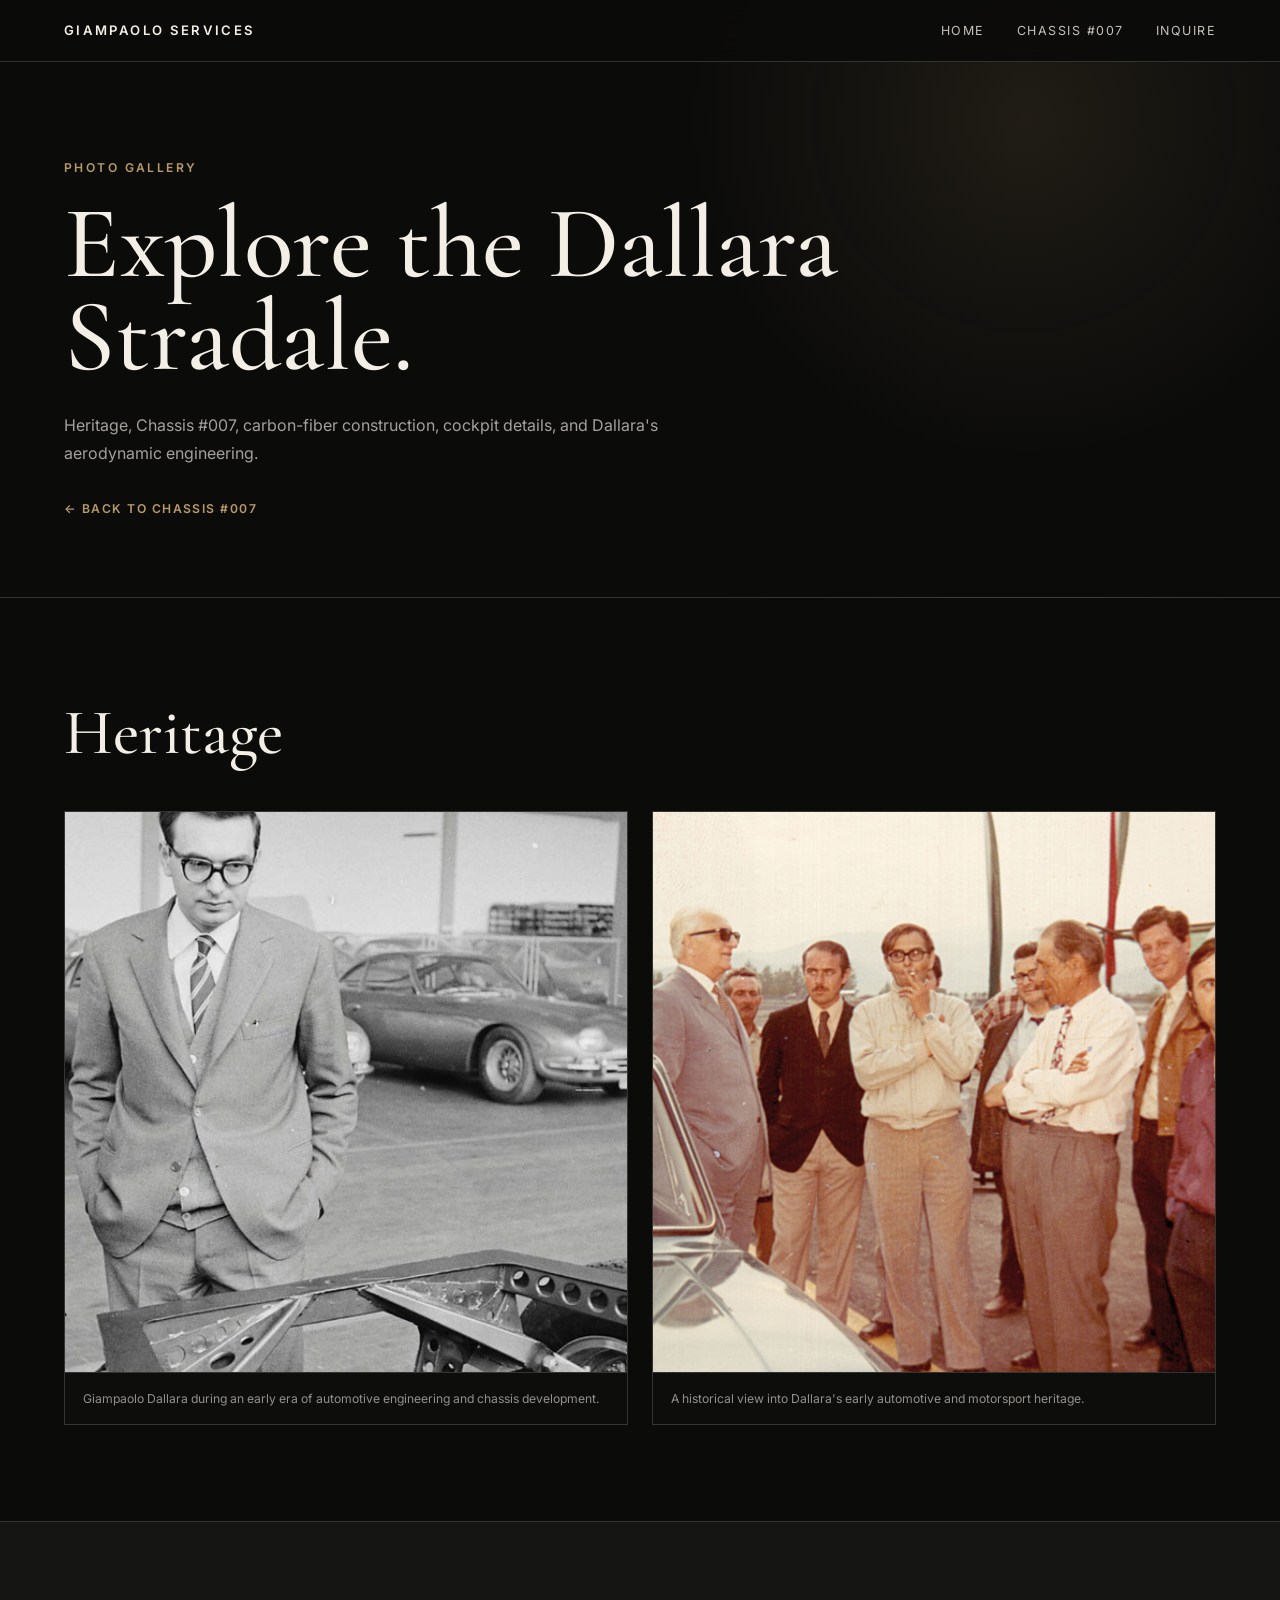
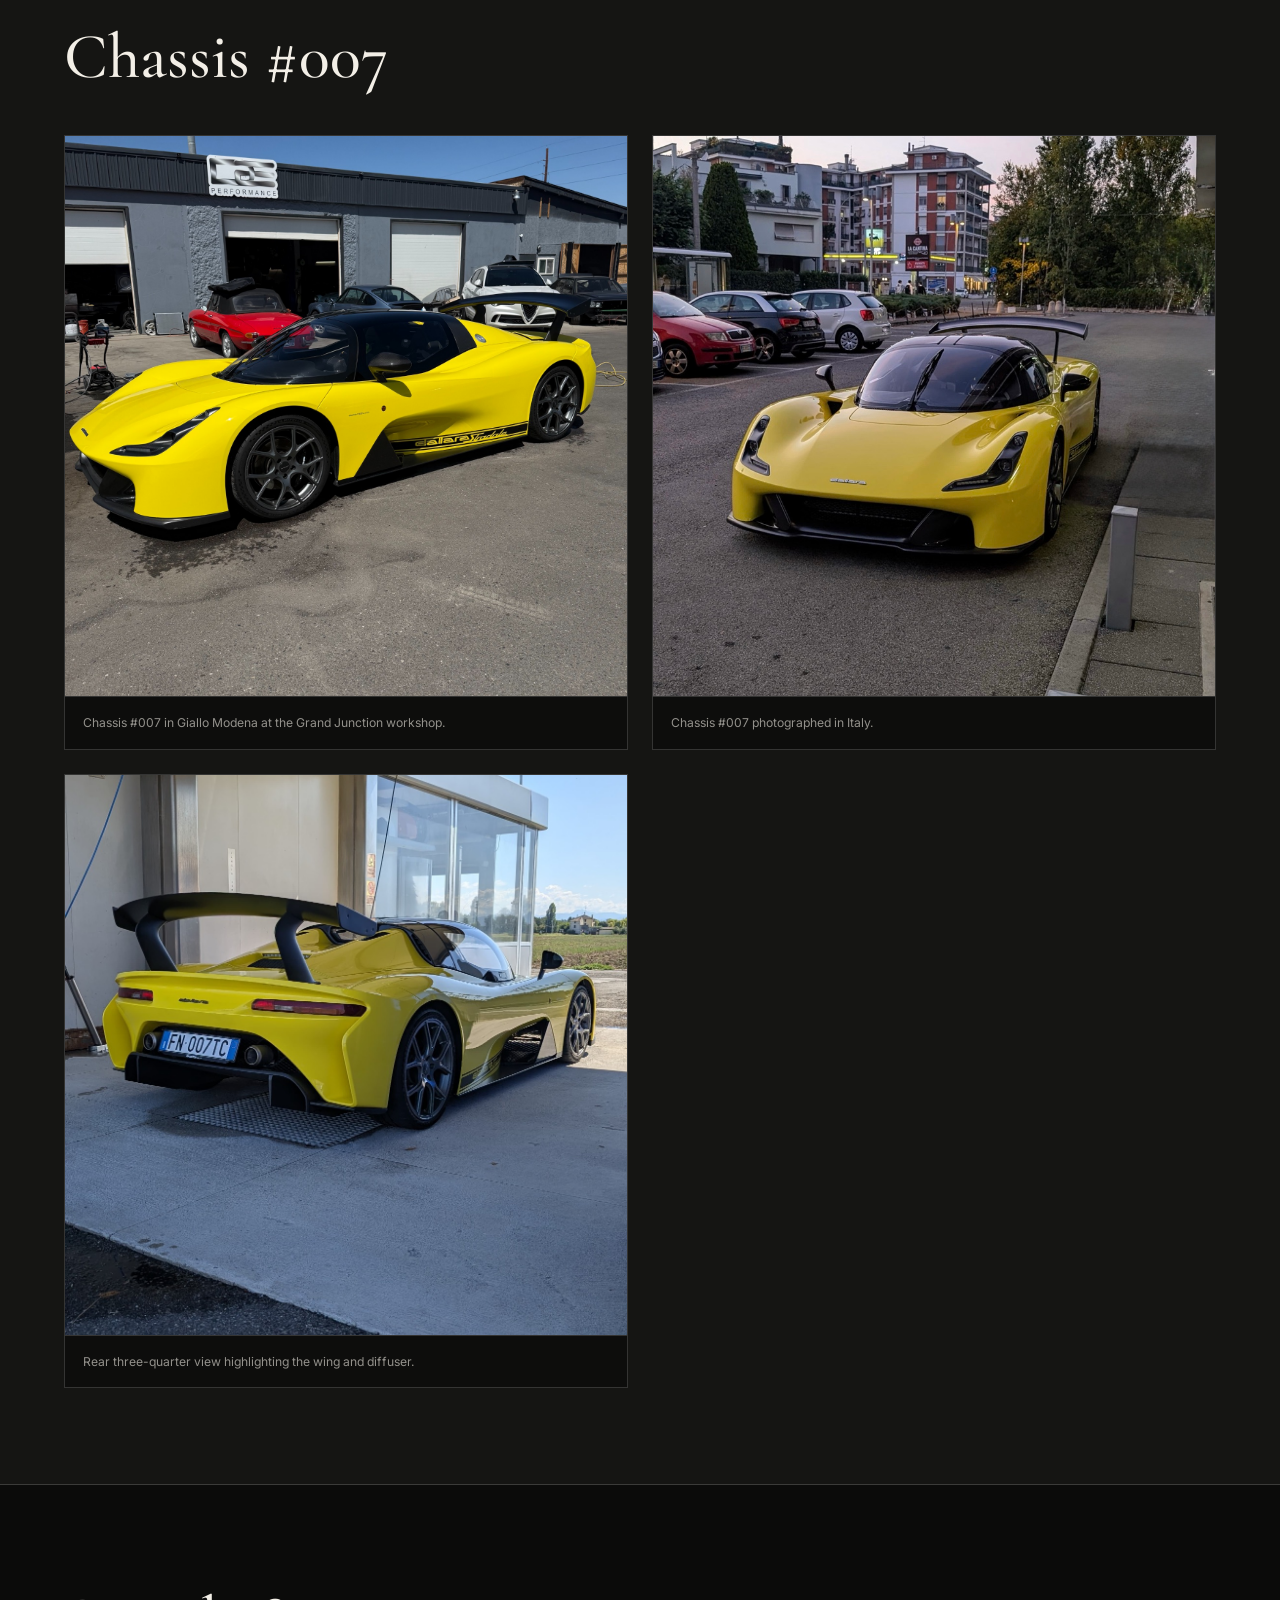
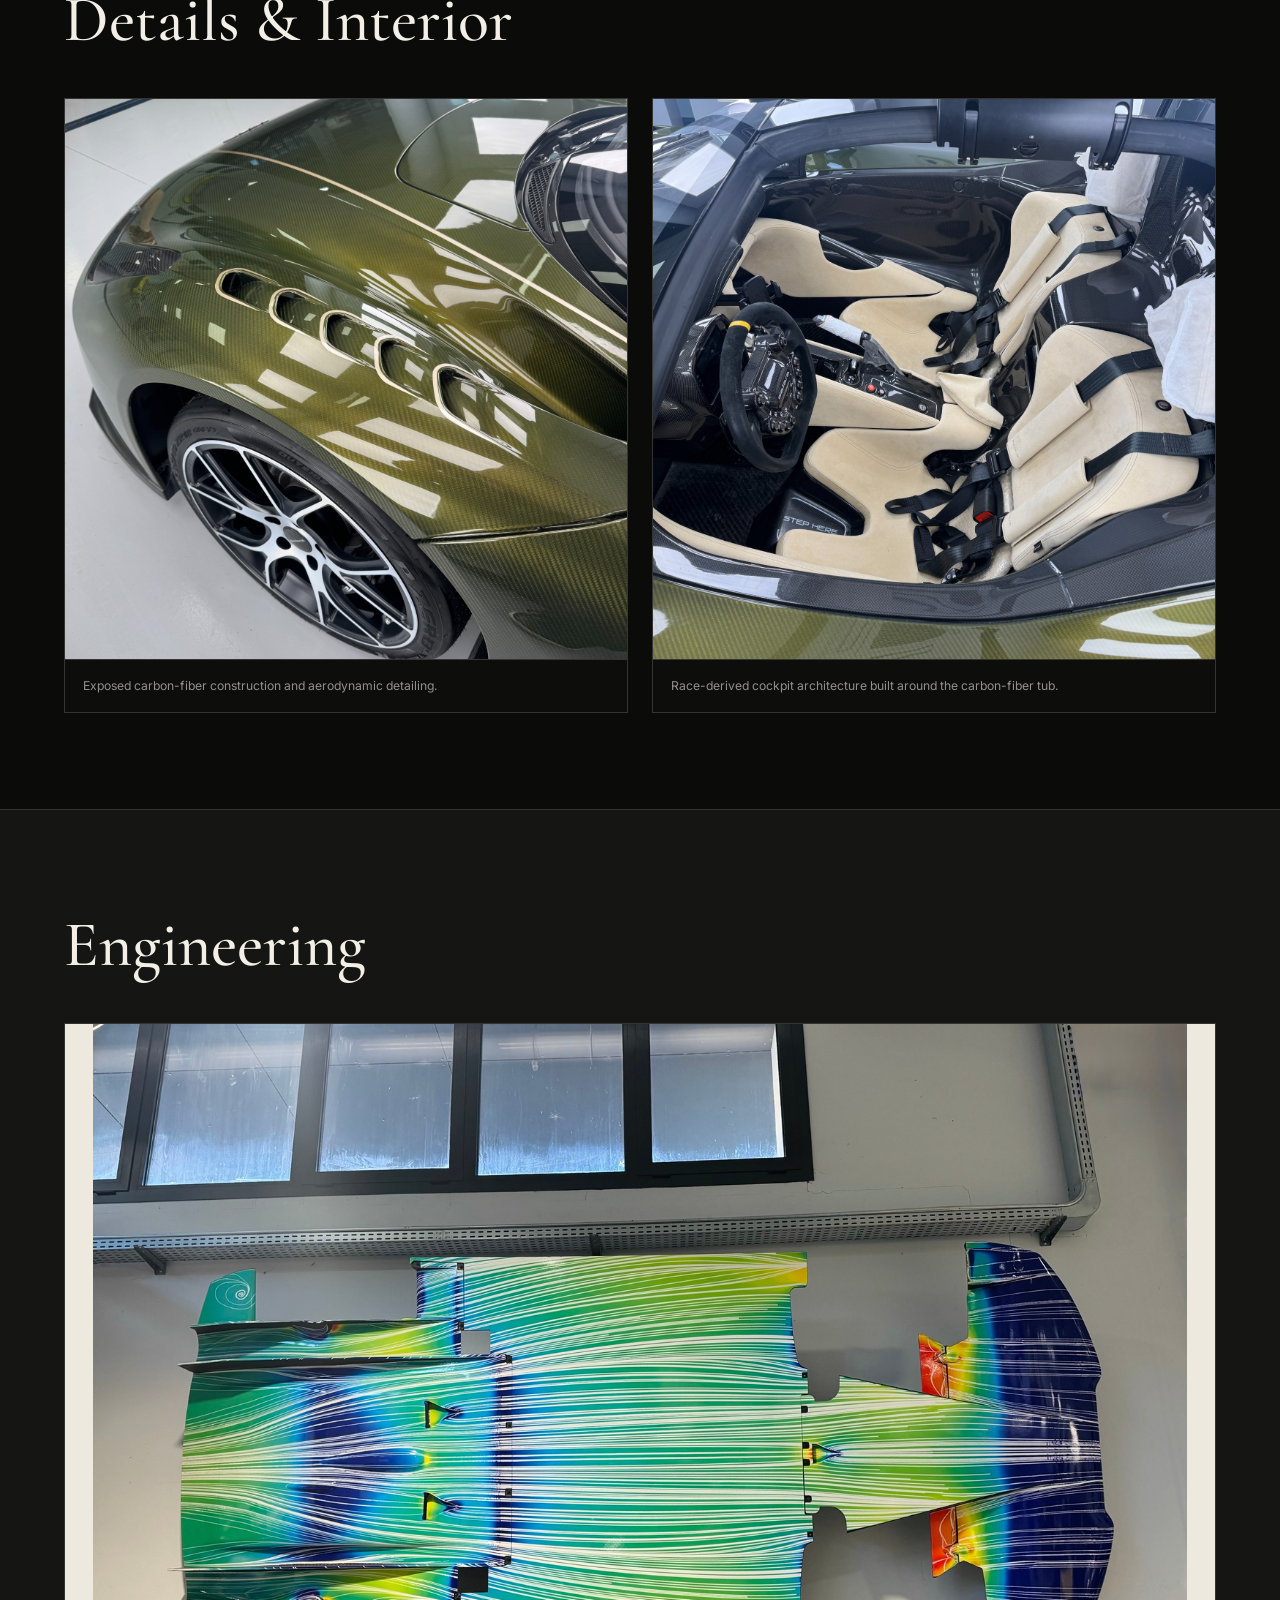
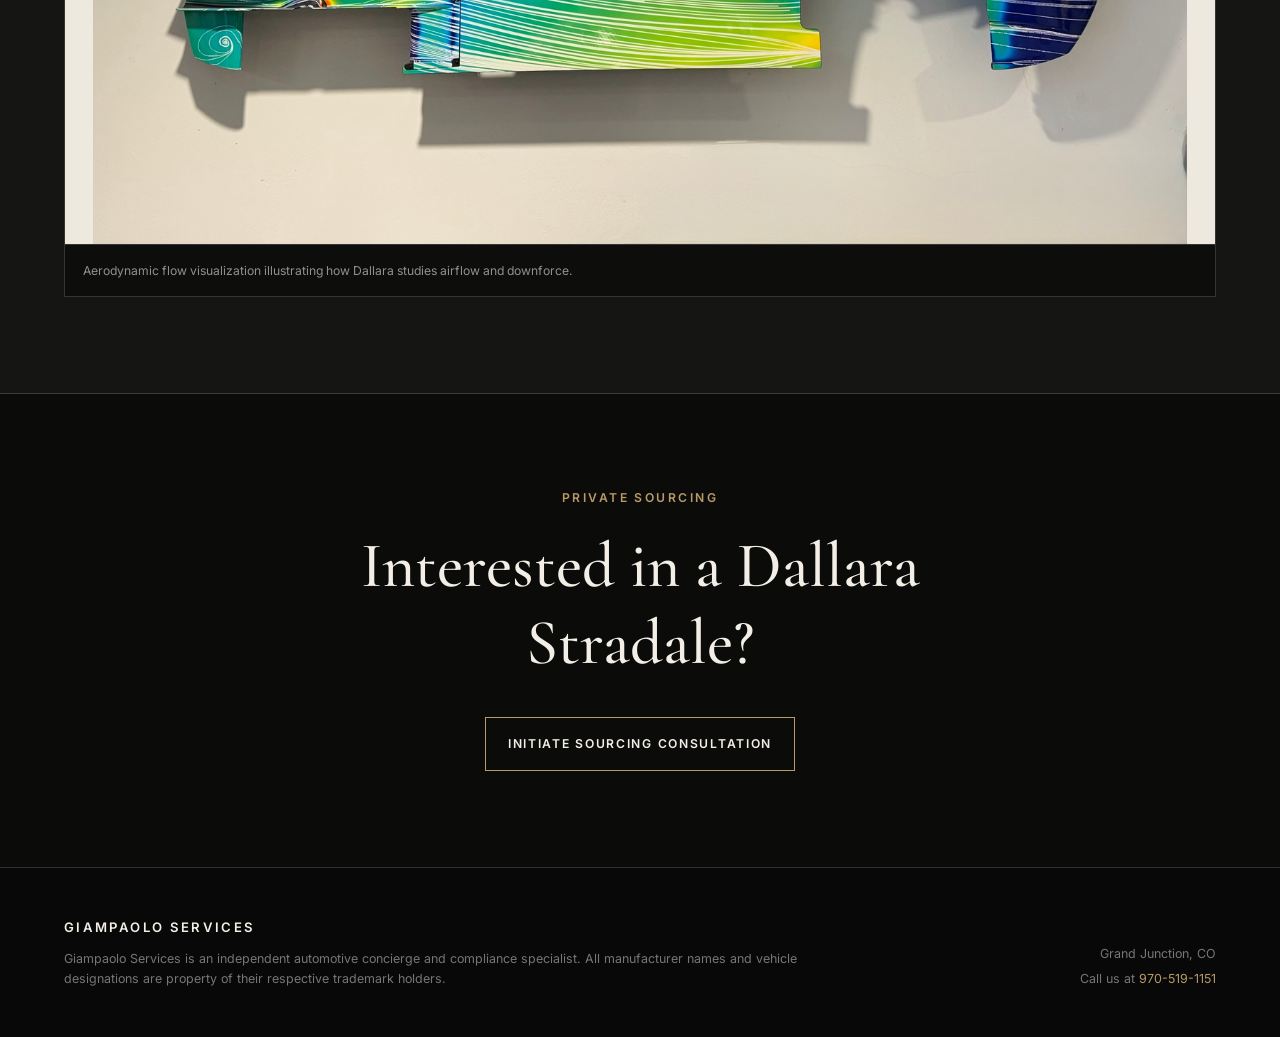
==== gallery.html @ d67029ef "Add files via upload" ====
<!DOCTYPE html>
<html lang="en">
<head>
  <meta charset="UTF-8">
  <meta name="viewport" content="width=device-width, initial-scale=1.0">

  <title>Gallery | Giampaolo Services</title>
  <meta
    name="description"
    content="Photo gallery of Dallara heritage, Chassis #007, engineering details, and the Dallara Stradale."
  >

  <link rel="preconnect" href="https://fonts.googleapis.com">
  <link rel="preconnect" href="https://fonts.gstatic.com" crossorigin>
  <link
    href="https://fonts.googleapis.com/css2?family=Cormorant+Garamond:wght@500;600;700&family=Inter:wght@400;500;600&display=swap"
    rel="stylesheet"
  >
  <link rel="stylesheet" href="css/styles.css">
</head>

<body class="simple-gallery-page">
  <header class="site-header is-scrolled">
    <a class="brand" href="index.html">GIAMPAOLO SERVICES</a>

    <nav class="primary-navigation simple-gallery-nav" aria-label="Gallery navigation">
      <a href="index.html">Home</a>
      <a href="index.html#proof-of-concept">Chassis #007</a>
      <a href="index.html#inquire">Inquire</a>
    </nav>
  </header>

  <main>
    <section class="simple-gallery-hero">
      <p class="eyebrow">Photo Gallery</p>
      <h1>Explore the Dallara Stradale.</h1>
      <p>
        Heritage, Chassis #007, carbon-fiber construction, cockpit details,
        and Dallara's aerodynamic engineering.
      </p>
      <a class="simple-back-link" href="index.html#chassis">← Back to Chassis #007</a>
    </section>

    <section class="simple-gallery-section">
      <h2>Heritage</h2>

      <div class="simple-gallery-grid">
        <figure class="simple-gallery-card">
          <img src="assets/images/gallery-history.jpg"
               alt="Historical photograph of Giampaolo Dallara beside an early automotive chassis">
          <figcaption>Giampaolo Dallara during an early era of automotive engineering and chassis development.</figcaption>
        </figure>

        <figure class="simple-gallery-card">
          <img src="assets/images/gallery-history-group.jpg"
               alt="Historical group photograph connected to Dallara's automotive history">
          <figcaption>A historical view into Dallara's early automotive and motorsport heritage.</figcaption>
        </figure>
      </div>
    </section>

    <section class="simple-gallery-section simple-gallery-section-alt">
      <h2>Chassis #007</h2>

      <div class="simple-gallery-grid">
        <figure class="simple-gallery-card">
          <img src="assets/images/gallery-workshop-original.jpg"
               alt="Yellow Dallara Stradale Chassis #007 outside the Grand Junction workshop">
          <figcaption>Chassis #007 in Giallo Modena at the Grand Junction workshop.</figcaption>
        </figure>

        <figure class="simple-gallery-card">
          <img src="assets/images/gallery-italy-front.jpg"
               alt="Front three-quarter view of yellow Dallara Stradale Chassis #007 in Italy">
          <figcaption>Chassis #007 photographed in Italy.</figcaption>
        </figure>

        <figure class="simple-gallery-card">
          <img src="assets/images/gallery-rear.jpg"
               alt="Rear three-quarter view of yellow Dallara Stradale Chassis #007">
          <figcaption>Rear three-quarter view highlighting the wing and diffuser.</figcaption>
        </figure>
      </div>
    </section>

    <section class="simple-gallery-section">
      <h2>Details &amp; Interior</h2>

      <div class="simple-gallery-grid">
        <figure class="simple-gallery-card">
          <img src="assets/images/gallery-carbon.jpg"
               alt="Close-up of carbon-fiber bodywork and wheel detail on a Dallara Stradale">
          <figcaption>Exposed carbon-fiber construction and aerodynamic detailing.</figcaption>
        </figure>

        <figure class="simple-gallery-card">
          <img src="assets/images/gallery-interior.jpg"
               alt="Dallara Stradale cockpit with racing seats, harnesses, and carbon-fiber tub">
          <figcaption>Race-derived cockpit architecture built around the carbon-fiber tub.</figcaption>
        </figure>
      </div>
    </section>

    <section class="simple-gallery-section simple-gallery-section-alt">
      <h2>Engineering</h2>

      <div class="simple-gallery-grid simple-gallery-grid-single">
        <figure class="simple-gallery-card simple-gallery-card-contain">
          <img src="assets/images/gallery-aero.jpg"
               alt="Aerodynamic airflow visualization across a racing chassis">
          <figcaption>Aerodynamic flow visualization illustrating how Dallara studies airflow and downforce.</figcaption>
        </figure>
      </div>
    </section>

    <section class="simple-gallery-footer-cta">
      <p class="eyebrow">Private Sourcing</p>
      <h2>Interested in a Dallara Stradale?</h2>
      <a class="primary-button" href="index.html#inquire">Initiate Sourcing Consultation</a>
    </section>
  </main>

  <footer class="site-footer">
    <div>
      <a class="brand" href="index.html">GIAMPAOLO SERVICES</a>
      <p>
        Giampaolo Services is an independent automotive concierge and compliance specialist.
        All manufacturer names and vehicle designations are property of their respective trademark holders.
      </p>
    </div>

    <div class="footer-meta">
      <p>Grand Junction, CO</p>
      <p>Call us at <a href="tel:+19705191151">970-519-1151</a></p>
    </div>
  </footer>
</body>
</html>
---- css/styles.css ----
* {
  box-sizing: border-box;
}

:root {
  --background: #0b0b0a;
  --surface: #151513;
  --text: #f3efe7;
  --muted: #aaa69c;
  --accent: #b89a68;
  --border: rgba(255, 255, 255, 0.16);
  --font-display: "Cormorant Garamond", Georgia, serif;
  --font-body: "Inter", Arial, sans-serif;
}

html {
  scroll-behavior: smooth;
}

body {
  margin: 0;
  background: var(--background);
  color: var(--text);
  font-family: var(--font-body);
}

a {
  color: inherit;
  text-decoration: none;
}

button,
a {
  -webkit-tap-highlight-color: transparent;
}

.site-header {
  position: fixed;
  inset: 0 0 auto 0;
  z-index: 20;
  display: flex;
  align-items: center;
  justify-content: space-between;
  gap: 2rem;
  padding: 1.4rem 5vw;
  border-bottom: 1px solid transparent;
  transition:
    background-color 180ms ease,
    border-color 180ms ease;
}

.site-header.is-scrolled {
  background: rgba(11, 11, 10, 0.92);
  border-color: var(--border);
  backdrop-filter: blur(14px);
}

.brand {
  font-size: 0.82rem;
  font-weight: 600;
  letter-spacing: 0.18em;
}

.primary-navigation {
  display: flex;
  align-items: center;
  gap: 2rem;
}

.primary-navigation a {
  position: relative;
  color: rgba(243, 239, 231, 0.8);
  font-size: 0.78rem;
  letter-spacing: 0.12em;
  text-transform: uppercase;
}

.primary-navigation a::after {
  content: "";
  position: absolute;
  left: 0;
  bottom: -0.5rem;
  width: 100%;
  height: 1px;
  background: var(--accent);
  transform: scaleX(0);
  transform-origin: right;
  transition: transform 180ms ease;
}

.primary-navigation a:hover::after,
.primary-navigation a:focus-visible::after {
  transform: scaleX(1);
  transform-origin: left;
}

.menu-toggle {
  display: none;
  padding: 0;
  border: 0;
  background: transparent;
  color: var(--text);
  font: inherit;
  font-size: 0.8rem;
  letter-spacing: 0.12em;
  text-transform: uppercase;
  cursor: pointer;
}

.hero {
  position: relative;
  min-height: 100svh;
  display: grid;
  align-items: end;
  overflow: hidden;
  padding: 9rem 5vw 5.5rem;
  background:
    linear-gradient(90deg, rgba(7, 7, 7, 0.92) 0%, rgba(7, 7, 7, 0.58) 45%, rgba(7, 7, 7, 0.18) 100%),
    radial-gradient(circle at 78% 45%, rgba(184, 154, 104, 0.2), transparent 33%),
    linear-gradient(135deg, #111 0%, #1b1a17 55%, #080808 100%);
}

.hero::before {
  content: "";
  position: absolute;
  inset: 0;
  opacity: 0.24;
  background-image:
    linear-gradient(rgba(255, 255, 255, 0.025) 1px, transparent 1px),
    linear-gradient(90deg, rgba(255, 255, 255, 0.025) 1px, transparent 1px);
  background-size: 72px 72px;
}

.hero-overlay {
  position: absolute;
  inset: auto 0 0;
  height: 28%;
  background: linear-gradient(transparent, rgba(11, 11, 10, 0.96));
}

.hero-content {
  position: relative;
  z-index: 2;
  max-width: 760px;
}

.eyebrow {
  margin: 0 0 1.4rem;
  color: var(--accent);
  font-size: 0.76rem;
  font-weight: 600;
  letter-spacing: 0.2em;
  text-transform: uppercase;
}

.hero h1 {
  max-width: 760px;
  margin: 0;
  font-family: var(--font-display);
  font-size: clamp(4.2rem, 10vw, 9rem);
  font-weight: 600;
  line-height: 0.82;
  letter-spacing: -0.045em;
}

.hero h1 span {
  display: block;
  color: var(--accent);
  font-style: italic;
  font-weight: 500;
}

.hero-copy {
  max-width: 620px;
  margin: 2rem 0 0;
  color: rgba(243, 239, 231, 0.74);
  font-size: clamp(1rem, 1.4vw, 1.2rem);
  line-height: 1.75;
}

.primary-button {
  display: inline-flex;
  align-items: center;
  justify-content: center;
  min-height: 3.4rem;
  margin-top: 2.2rem;
  padding: 0.9rem 1.4rem;
  border: 1px solid var(--accent);
  color: var(--text);
  font-size: 0.76rem;
  font-weight: 600;
  letter-spacing: 0.14em;
  text-transform: uppercase;
  transition:
    color 180ms ease,
    background-color 180ms ease,
    transform 180ms ease;
}

.primary-button:hover,
.primary-button:focus-visible {
  background: var(--accent);
  color: #111;
  transform: translateY(-2px);
}

.scroll-cue {
  position: absolute;
  right: 5vw;
  bottom: 5.5rem;
  z-index: 2;
  color: rgba(243, 239, 231, 0.56);
  font-size: 0.7rem;
  letter-spacing: 0.18em;
  text-transform: uppercase;
  writing-mode: vertical-rl;
}

.scroll-cue::after {
  content: "";
  display: inline-block;
  width: 1px;
  height: 3rem;
  margin-top: 0.9rem;
  background: var(--accent);
}

.placeholder-section {
  min-height: 70vh;
  display: grid;
  align-content: center;
  padding: 7rem 5vw;
  border-top: 1px solid var(--border);
}

.placeholder-section h2 {
  max-width: 760px;
  margin: 0;
  font-family: var(--font-display);
  font-size: clamp(2.8rem, 7vw, 6rem);
  font-weight: 500;
  line-height: 0.95;
}

.anchor-section {
  min-height: 1px;
}

@media (max-width: 800px) {
  .site-header {
    padding: 1.2rem 1.4rem;
  }

  .menu-toggle {
    display: block;
    position: relative;
    z-index: 22;
  }

  .primary-navigation {
    position: fixed;
    inset: 0;
    z-index: 21;
    display: grid;
    align-content: center;
    justify-items: center;
    gap: 1.8rem;
    padding: 6rem 2rem;
    background: rgba(11, 11, 10, 0.98);
    transform: translateY(-100%);
    transition: transform 220ms ease;
  }

  .primary-navigation.is-open {
    transform: translateY(0);
  }

  .primary-navigation a {
    font-family: var(--font-display);
    font-size: 2rem;
    letter-spacing: 0;
    text-transform: none;
  }

  .hero {
    min-height: 100svh;
    padding: 8rem 1.4rem 4rem;
    background:
      linear-gradient(180deg, rgba(7, 7, 7, 0.35) 0%, rgba(7, 7, 7, 0.92) 76%),
      radial-gradient(circle at 70% 28%, rgba(184, 154, 104, 0.22), transparent 34%),
      linear-gradient(135deg, #111 0%, #1b1a17 55%, #080808 100%);
  }

  .hero h1 {
    font-size: clamp(4rem, 18vw, 6rem);
  }

  .hero-copy {
    line-height: 1.65;
  }

  .primary-button {
    width: 100%;
  }

  .scroll-cue {
    display: none;
  }

  .placeholder-section {
    min-height: 60vh;
    padding: 5rem 1.4rem;
  }
}

.pedigree-section {
  display: grid;
  grid-template-columns: minmax(0, 1.05fr) minmax(320px, 0.95fr);
  min-height: 100vh;
  border-top: 1px solid var(--border);
  background: var(--background);
}

.pedigree-visual {
  position: relative;
  min-height: 760px;
  padding: 7rem 3vw 7rem 5vw;
  border-right: 1px solid var(--border);
}

.pedigree-number {
  position: absolute;
  top: 5rem;
  left: 2vw;
  color: rgba(243, 239, 231, 0.08);
  font-family: var(--font-display);
  font-size: clamp(7rem, 15vw, 15rem);
  line-height: 1;
  pointer-events: none;
}

.pedigree-image-placeholder {
  position: relative;
  z-index: 1;
  height: 100%;
  min-height: 620px;
  display: grid;
  place-items: center;
  overflow: hidden;
  border: 1px solid var(--border);
  background:
    linear-gradient(180deg, rgba(184, 154, 104, 0.04), rgba(184, 154, 104, 0.12)),
    linear-gradient(135deg, #191815 0%, #0e0e0d 100%);
}

.pedigree-image-placeholder::before,
.pedigree-image-placeholder::after {
  content: "";
  position: absolute;
  background: rgba(255, 255, 255, 0.08);
}

.pedigree-image-placeholder::before {
  width: 140%;
  height: 1px;
  transform: rotate(-34deg);
}

.pedigree-image-placeholder::after {
  width: 1px;
  height: 140%;
  transform: rotate(34deg);
}

.pedigree-image-placeholder span {
  position: relative;
  z-index: 2;
  color: rgba(243, 239, 231, 0.42);
  font-size: 0.72rem;
  letter-spacing: 0.18em;
  text-transform: uppercase;
}

.pedigree-content {
  align-self: center;
  max-width: 720px;
  padding: 8rem 6vw;
}

.pedigree-content h2 {
  margin: 0 0 2.4rem;
  font-family: var(--font-display);
  font-size: clamp(3.3rem, 6.5vw, 7rem);
  font-weight: 500;
  line-height: 0.9;
  letter-spacing: -0.035em;
}

.pedigree-content h2 span {
  display: block;
  color: var(--accent);
  font-style: italic;
}

.pedigree-content p {
  margin: 0 0 1.5rem;
  color: rgba(243, 239, 231, 0.66);
  font-size: 1rem;
  line-height: 1.85;
}

.pedigree-content .lead-copy {
  color: var(--text);
  font-family: var(--font-display);
  font-size: clamp(1.45rem, 2.2vw, 2.05rem);
  line-height: 1.4;
}

.pedigree-quote {
  position: relative;
  margin-top: 3.5rem;
  padding: 2rem 0 0 2.4rem;
  border-top: 1px solid var(--border);
}

.pedigree-quote .quote-mark {
  position: absolute;
  top: 1.2rem;
  left: 0;
  color: var(--accent);
  font-family: var(--font-display);
  font-size: 3.5rem;
  line-height: 1;
}

.pedigree-quote p {
  max-width: 500px;
  margin: 0;
  color: var(--text);
  font-family: var(--font-display);
  font-size: clamp(1.5rem, 2vw, 2rem);
  font-style: italic;
  line-height: 1.35;
}

@media (max-width: 950px) {
  .pedigree-section {
    grid-template-columns: 1fr;
  }

  .pedigree-visual {
    min-height: auto;
    padding: 5rem 1.4rem 0;
    border-right: 0;
  }

  .pedigree-number {
    top: 3rem;
    left: 0.4rem;
  }

  .pedigree-image-placeholder {
    min-height: 70vh;
  }

  .pedigree-content {
    padding: 5rem 1.4rem 6rem;
  }
}

@media (max-width: 600px) {
  .pedigree-image-placeholder {
    min-height: 480px;
  }

  .pedigree-content h2 {
    font-size: clamp(3.5rem, 16vw, 5.2rem);
  }
}

.stradale-section {
  padding: 8rem 5vw;
  border-top: 1px solid var(--border);
  background:
    linear-gradient(180deg, rgba(184, 154, 104, 0.04), transparent 32%),
    var(--surface);
}

.stradale-intro {
  display: grid;
  grid-template-columns: minmax(0, 1.2fr) minmax(280px, 0.8fr);
  gap: 4rem;
  align-items: end;
  max-width: 1400px;
  margin: 0 auto 5rem;
}

.stradale-intro h2 {
  margin: 0;
  font-family: var(--font-display);
  font-size: clamp(3.8rem, 8vw, 8rem);
  font-weight: 500;
  line-height: 0.88;
  letter-spacing: -0.04em;
}

.stradale-intro h2 span {
  display: block;
  color: var(--accent);
  font-style: italic;
}

.stradale-intro > p:last-child {
  margin: 0 0 0.8rem;
  color: rgba(243, 239, 231, 0.66);
  font-size: 1rem;
  line-height: 1.8;
}

.spec-grid {
  display: grid;
  grid-template-columns: repeat(4, 1fr);
  max-width: 1400px;
  margin: 0 auto 4rem;
  border-top: 1px solid var(--border);
  border-bottom: 1px solid var(--border);
}

.spec-card {
  position: relative;
  min-height: 220px;
  padding: 2.2rem 1.6rem;
  border-right: 1px solid var(--border);
}

.spec-card:last-child {
  border-right: 0;
}

.spec-value {
  display: inline;
  margin: 0;
  font-family: var(--font-display);
  font-size: clamp(3.8rem, 6vw, 6rem);
  line-height: 1;
}

.spec-unit {
  display: inline;
  margin: 0 0 0 0.35rem;
  color: var(--accent);
  font-size: 0.82rem;
  letter-spacing: 0.12em;
  text-transform: uppercase;
}

.spec-label {
  position: absolute;
  left: 1.6rem;
  bottom: 1.8rem;
  margin: 0;
  color: rgba(243, 239, 231, 0.5);
  font-size: 0.72rem;
  letter-spacing: 0.14em;
  text-transform: uppercase;
}

.stradale-visual {
  max-width: 1400px;
  margin: 0 auto;
}

.stradale-image-placeholder {
  min-height: 520px;
  display: grid;
  place-items: center;
  border: 1px solid var(--border);
  background:
    radial-gradient(circle at 65% 42%, rgba(184, 154, 104, 0.22), transparent 28%),
    linear-gradient(120deg, #0b0b0a 0%, #1a1815 48%, #0b0b0a 100%);
}

.stradale-image-placeholder span {
  color: rgba(243, 239, 231, 0.42);
  font-size: 0.72rem;
  letter-spacing: 0.18em;
  text-transform: uppercase;
}

.stradale-caption {
  display: grid;
  grid-template-columns: repeat(3, 1fr);
  border-right: 1px solid var(--border);
  border-bottom: 1px solid var(--border);
  border-left: 1px solid var(--border);
}

.stradale-caption p {
  margin: 0;
  padding: 1.2rem 1.4rem;
  color: rgba(243, 239, 231, 0.58);
  font-size: 0.72rem;
  letter-spacing: 0.12em;
  text-align: center;
  text-transform: uppercase;
  border-right: 1px solid var(--border);
}

.stradale-caption p:last-child {
  border-right: 0;
}

@media (max-width: 950px) {
  .stradale-section {
    padding: 6rem 1.4rem;
  }

  .stradale-intro {
    grid-template-columns: 1fr;
    gap: 2rem;
  }

  .spec-grid {
    grid-template-columns: repeat(2, 1fr);
  }

  .spec-card:nth-child(2) {
    border-right: 0;
  }

  .spec-card:nth-child(-n + 2) {
    border-bottom: 1px solid var(--border);
  }
}

@media (max-width: 600px) {
  .stradale-intro h2 {
    font-size: clamp(3.7rem, 17vw, 5.3rem);
  }

  .spec-grid {
    grid-template-columns: 1fr;
  }

  .spec-card {
    min-height: 180px;
    border-right: 0;
    border-bottom: 1px solid var(--border);
  }

  .spec-card:last-child {
    border-bottom: 0;
  }

  .stradale-image-placeholder {
    min-height: 360px;
    padding: 2rem;
    text-align: center;
  }

  .stradale-caption {
    grid-template-columns: 1fr;
  }

  .stradale-caption p {
    border-right: 0;
    border-bottom: 1px solid var(--border);
  }

  .stradale-caption p:last-child {
    border-bottom: 0;
  }
}

.chassis-section {
  padding: 8rem 5vw;
  border-top: 1px solid var(--border);
  background: var(--background);
}

.chassis-heading {
  display: grid;
  grid-template-columns: minmax(0, 1fr) minmax(280px, 0.75fr);
  gap: 4rem;
  align-items: end;
  max-width: 1400px;
  margin: 0 auto 4.5rem;
}

.chassis-heading h2 {
  margin: 0;
  font-family: var(--font-display);
  font-size: clamp(4rem, 8vw, 8rem);
  font-weight: 500;
  line-height: 0.86;
  letter-spacing: -0.04em;
}

.chassis-heading h2 span {
  display: block;
  color: var(--accent);
  font-style: italic;
}

.chassis-intro {
  margin: 0 0 0.6rem;
  color: rgba(243, 239, 231, 0.68);
  font-size: 1rem;
  line-height: 1.8;
}

.chassis-showcase {
  display: grid;
  grid-template-columns: minmax(0, 1.6fr) minmax(320px, 0.6fr);
  max-width: 1400px;
  margin: 0 auto;
  border: 1px solid var(--border);
}

.chassis-main-visual {
  position: relative;
  min-height: 680px;
  border-right: 1px solid var(--border);
}

.chassis-image-placeholder {
  width: 100%;
  height: 100%;
  min-height: 680px;
  display: grid;
  place-items: center;
  background:
    radial-gradient(circle at 58% 44%, rgba(184, 154, 104, 0.19), transparent 26%),
    linear-gradient(135deg, #171612 0%, #0d0d0c 58%, #050505 100%);
}

.chassis-image-placeholder span,
.gallery-placeholder span {
  color: rgba(243, 239, 231, 0.42);
  font-size: 0.72rem;
  letter-spacing: 0.16em;
  text-align: center;
  text-transform: uppercase;
}

.chassis-badge {
  position: absolute;
  top: 1.5rem;
  left: 1.5rem;
  padding: 0.65rem 0.9rem;
  border: 1px solid var(--accent);
  background: rgba(11, 11, 10, 0.76);
  backdrop-filter: blur(10px);
}

.chassis-badge span {
  color: var(--accent);
  font-size: 0.68rem;
  font-weight: 600;
  letter-spacing: 0.16em;
  text-transform: uppercase;
}

.chassis-summary {
  display: flex;
  flex-direction: column;
  padding: 2.2rem;
  background: var(--surface);
}

.summary-kicker {
  margin: 0 0 2rem;
  color: var(--accent);
  font-size: 0.72rem;
  font-weight: 600;
  letter-spacing: 0.16em;
  text-transform: uppercase;
}

.vehicle-details {
  margin: 0;
}

.vehicle-details div {
  display: grid;
  gap: 0.45rem;
  padding: 1.25rem 0;
  border-top: 1px solid var(--border);
}

.vehicle-details div:last-child {
  border-bottom: 1px solid var(--border);
}

.vehicle-details dt {
  color: rgba(243, 239, 231, 0.42);
  font-size: 0.68rem;
  letter-spacing: 0.14em;
  text-transform: uppercase;
}

.vehicle-details dd {
  margin: 0;
  color: var(--text);
  font-family: var(--font-display);
  font-size: 1.35rem;
  line-height: 1.2;
}

.chassis-button {
  width: 100%;
  margin-top: auto;
  padding-inline: 1rem;
  text-align: center;
}

.chassis-gallery {
  display: grid;
  grid-template-columns: repeat(3, 1fr);
  max-width: 1400px;
  margin: 1.2rem auto 0;
  gap: 1.2rem;
}

.gallery-placeholder {
  min-height: 250px;
  display: grid;
  place-items: center;
  padding: 1.5rem;
  border: 1px solid var(--border);
  background:
    linear-gradient(145deg, rgba(184, 154, 104, 0.08), transparent),
    #10100f;
}

.ownership-note {
  display: grid;
  grid-template-columns: minmax(180px, 0.3fr) minmax(0, 1fr);
  gap: 3rem;
  max-width: 1400px;
  margin: 4rem auto 0;
  padding-top: 2rem;
  border-top: 1px solid var(--border);
}

.ownership-note p:last-child {
  max-width: 780px;
  margin: 0;
  color: rgba(243, 239, 231, 0.64);
  font-family: var(--font-display);
  font-size: clamp(1.45rem, 2.4vw, 2.2rem);
  line-height: 1.45;
}

@media (max-width: 1000px) {
  .chassis-section {
    padding: 6rem 1.4rem;
  }

  .chassis-heading {
    grid-template-columns: 1fr;
    gap: 2rem;
  }

  .chassis-showcase {
    grid-template-columns: 1fr;
  }

  .chassis-main-visual {
    min-height: 560px;
    border-right: 0;
    border-bottom: 1px solid var(--border);
  }

  .chassis-image-placeholder {
    min-height: 560px;
  }

  .chassis-button {
    margin-top: 2rem;
  }
}

@media (max-width: 700px) {
  .chassis-heading h2 {
    font-size: clamp(4rem, 18vw, 5.5rem);
  }

  .chassis-main-visual,
  .chassis-image-placeholder {
    min-height: 420px;
  }

  .chassis-summary {
    padding: 1.5rem;
  }

  .chassis-gallery {
    grid-template-columns: 1fr;
  }

  .gallery-placeholder {
    min-height: 220px;
  }

  .ownership-note {
    grid-template-columns: 1fr;
    gap: 1rem;
  }
}

.process-section {
  padding: 8rem 5vw;
  border-top: 1px solid var(--border);
  background:
    linear-gradient(180deg, rgba(184, 154, 104, 0.05), transparent 28%),
    var(--surface);
}

.process-heading {
  display: grid;
  grid-template-columns: minmax(0, 1.15fr) minmax(280px, 0.75fr);
  gap: 4rem;
  align-items: end;
  max-width: 1400px;
  margin: 0 auto 4.5rem;
}

.process-heading h2 {
  margin: 0;
  font-family: var(--font-display);
  font-size: clamp(4rem, 8vw, 8rem);
  font-weight: 500;
  line-height: 0.87;
  letter-spacing: -0.04em;
}

.process-heading h2 span {
  display: block;
  color: var(--accent);
  font-style: italic;
}

.process-heading > p {
  margin: 0 0 0.7rem;
  color: rgba(243, 239, 231, 0.66);
  font-size: 1rem;
  line-height: 1.8;
}

.process-grid {
  display: grid;
  grid-template-columns: repeat(4, 1fr);
  max-width: 1400px;
  margin: 0 auto;
  border-top: 1px solid var(--border);
  border-left: 1px solid var(--border);
}

.process-card {
  min-height: 360px;
  display: flex;
  flex-direction: column;
  padding: 2rem;
  border-right: 1px solid var(--border);
  border-bottom: 1px solid var(--border);
  background: rgba(11, 11, 10, 0.3);
  transition:
    background-color 180ms ease,
    transform 180ms ease;
}

.process-card:hover {
  background: rgba(184, 154, 104, 0.08);
  transform: translateY(-4px);
}

.process-number {
  margin: 0 0 auto;
  color: var(--accent);
  font-family: var(--font-display);
  font-size: 1.4rem;
}

.process-card h3 {
  margin: 3rem 0 1rem;
  font-family: var(--font-display);
  font-size: 2.4rem;
  font-weight: 500;
}

.process-card p:last-child {
  margin: 0;
  color: rgba(243, 239, 231, 0.6);
  font-size: 0.95rem;
  line-height: 1.75;
}

.process-trust {
  display: grid;
  grid-template-columns: minmax(180px, 0.3fr) minmax(0, 1fr);
  gap: 3rem;
  max-width: 1400px;
  margin: 5rem auto 0;
  padding-top: 2rem;
  border-top: 1px solid var(--border);
}

.process-trust h3 {
  margin: 0 0 1rem;
  font-family: var(--font-display);
  font-size: clamp(2.2rem, 4vw, 4rem);
  font-weight: 500;
}

.process-trust div p {
  max-width: 780px;
  margin: 0;
  color: rgba(243, 239, 231, 0.62);
  font-size: 1rem;
  line-height: 1.8;
}

@media (max-width: 1000px) {
  .process-section {
    padding: 6rem 1.4rem;
  }

  .process-heading {
    grid-template-columns: 1fr;
    gap: 2rem;
  }

  .process-grid {
    grid-template-columns: repeat(2, 1fr);
  }
}

@media (max-width: 650px) {
  .process-heading h2 {
    font-size: clamp(4rem, 18vw, 5.5rem);
  }

  .process-grid {
    grid-template-columns: 1fr;
  }

  .process-card {
    min-height: 300px;
  }

  .process-trust {
    grid-template-columns: 1fr;
    gap: 1rem;
  }
}

.inquiry-section {
  display: grid;
  grid-template-columns: minmax(0, 0.8fr) minmax(420px, 1.2fr);
  gap: 5rem;
  padding: 8rem 5vw;
  border-top: 1px solid var(--border);
  background: var(--background);
}

.inquiry-intro {
  align-self: start;
  position: sticky;
  top: 8rem;
}

.inquiry-intro h2 {
  margin: 0;
  font-family: var(--font-display);
  font-size: clamp(4rem, 7vw, 7rem);
  font-weight: 500;
  line-height: 0.87;
  letter-spacing: -0.04em;
}

.inquiry-intro h2 span {
  display: block;
  color: var(--accent);
  font-style: italic;
}

.inquiry-intro > p:last-child {
  max-width: 540px;
  margin: 2rem 0 0;
  color: rgba(243, 239, 231, 0.64);
  line-height: 1.8;
}

.inquiry-form {
  padding: 2.5rem;
  border: 1px solid var(--border);
  background: var(--surface);
}

.form-grid {
  display: grid;
  grid-template-columns: repeat(2, minmax(0, 1fr));
  gap: 1.5rem;
}

.inquiry-form label {
  display: grid;
  gap: 0.65rem;
  color: rgba(243, 239, 231, 0.72);
  font-size: 0.72rem;
  font-weight: 600;
  letter-spacing: 0.12em;
  text-transform: uppercase;
}

.inquiry-form input,
.inquiry-form select,
.inquiry-form textarea {
  width: 100%;
  border: 0;
  border-bottom: 1px solid var(--border);
  border-radius: 0;
  background: transparent;
  color: var(--text);
  font: inherit;
  font-size: 1rem;
  letter-spacing: 0;
  text-transform: none;
  outline: none;
}

.inquiry-form input,
.inquiry-form select {
  min-height: 3rem;
}

.inquiry-form textarea {
  min-height: 160px;
  padding: 0.8rem 0;
  resize: vertical;
}

.inquiry-form input:focus,
.inquiry-form select:focus,
.inquiry-form textarea:focus {
  border-color: var(--accent);
}

.inquiry-form option {
  background: #161614;
  color: var(--text);
}

.message-field {
  margin-top: 1.8rem;
}

.form-submit {
  border-radius: 0;
  cursor: pointer;
  background: var(--accent);
  color: #111;
}

.form-submit:hover,
.form-submit:focus-visible {
  background: transparent;
  color: var(--text);
}

.form-note {
  margin: 1rem 0 0;
  color: rgba(243, 239, 231, 0.4);
  font-size: 0.72rem;
  line-height: 1.6;
}

.site-footer {
  display: flex;
  align-items: end;
  justify-content: space-between;
  gap: 2rem;
  padding: 3rem 5vw;
  border-top: 1px solid var(--border);
  background: #080808;
}

.site-footer p {
  margin: 0.8rem 0 0;
  color: rgba(243, 239, 231, 0.48);
  font-size: 0.78rem;
  line-height: 1.6;
}

.footer-meta {
  text-align: right;
}

.footer-meta p {
  margin: 0.3rem 0 0;
}

@media (max-width: 950px) {
  .inquiry-section {
    grid-template-columns: 1fr;
    gap: 3rem;
    padding: 6rem 1.4rem;
  }

  .inquiry-intro {
    position: static;
  }
}

@media (max-width: 650px) {
  .inquiry-intro h2 {
    font-size: clamp(4rem, 18vw, 5.5rem);
  }

  .inquiry-form {
    padding: 1.5rem;
  }

  .form-grid {
    grid-template-columns: 1fr;
  }

  .site-footer {
    align-items: start;
    flex-direction: column;
    padding: 2.5rem 1.4rem;
  }

  .footer-meta {
    text-align: left;
  }
}


/* Ensure the inquiry submit button is readable in all browsers. */
.inquiry-form button.form-submit {
  -webkit-appearance: none;
  appearance: none;
  display: inline-flex;
  align-items: center;
  justify-content: center;
  width: auto;
  min-height: 3.4rem;
  padding: 0.9rem 1.4rem;
  border: 1px solid var(--accent);
  border-radius: 0;
  background-color: var(--accent);
  color: #111111;
  font-family: var(--font-body);
  font-size: 0.76rem;
  font-weight: 600;
  line-height: 1.2;
  letter-spacing: 0.14em;
  text-transform: uppercase;
  opacity: 1;
  cursor: pointer;
}

.inquiry-form button.form-submit:hover,
.inquiry-form button.form-submit:focus-visible {
  border-color: var(--accent);
  background-color: transparent;
  color: var(--text);
}

.inquiry-form button.form-submit:disabled {
  background-color: #8f7953;
  color: #111111;
  opacity: 0.7;
  cursor: not-allowed;
}

.process-grid-three {
  grid-template-columns: repeat(3, 1fr);
}

.site-footer > div:first-child {
  max-width: 760px;
}

@media (max-width: 1000px) {
  .process-grid-three {
    grid-template-columns: 1fr;
  }
}


/* BEGIN REBUILT CLIENT SECTIONS */
.content-shell { width:min(1400px, 100%); margin:0 auto; }
.heritage-section,.science-section { padding:8rem 5vw; border-top:1px solid var(--border); }
.heritage-section { background:linear-gradient(180deg,rgba(184,154,104,.055),transparent 28%),var(--surface); }
.science-section { background:var(--background); }
.editorial-heading { display:grid; grid-template-columns:minmax(0,1.15fr) minmax(300px,.7fr); gap:5rem; align-items:end; margin-bottom:4.5rem; }
.editorial-heading h2 { margin:0; font-family:var(--font-display); font-size:clamp(3.8rem,7vw,7.2rem); font-weight:500; line-height:.9; letter-spacing:-.045em; }
.editorial-heading h2 span { color:var(--accent); font-style:italic; }
.editorial-heading > p { margin:0 0 .5rem; color:rgba(243,239,231,.66); line-height:1.85; }
.section-label { margin:0 0 1rem; color:var(--accent); font-size:.7rem; font-weight:700; letter-spacing:.16em; text-transform:uppercase; }
.heritage-feature { display:grid; grid-template-columns:minmax(0,1.35fr) minmax(320px,.65fr); border:1px solid var(--border); background:#0d0d0c; }
.heritage-art { min-height:520px; display:grid; place-items:center; padding:2.2rem; border-right:1px solid var(--border); background:radial-gradient(circle at 50% 48%,rgba(184,154,104,.13),transparent 44%); }
.heritage-art img,.downforce-art img { display:block; width:100%; height:auto; }
.heritage-copy { padding:2.6rem; align-self:center; }
.program-list { border-top:1px solid var(--border); }
.program-list div { padding:1.3rem 0; border-bottom:1px solid var(--border); }
.program-list strong,.program-list span { display:block; }
.program-list strong { margin-bottom:.4rem; font-family:var(--font-display); font-size:1.45rem; font-weight:500; }
.program-list span { color:rgba(243,239,231,.55); font-size:.85rem; line-height:1.55; }
.principle-cards { display:grid; grid-template-columns:repeat(2,1fr); gap:1.2rem; margin-top:1.2rem; }
.principle-cards article { position:relative; min-height:330px; padding:2.5rem; border:1px solid var(--border); background:rgba(11,11,10,.4); }
.card-number { position:absolute; top:1.5rem; right:1.7rem; color:rgba(184,154,104,.28); font-family:var(--font-display); font-size:4rem; }
.principle-cards h3 { max-width:520px; margin:3.5rem 0 1rem; font-family:var(--font-display); font-size:clamp(2rem,3vw,3rem); font-weight:500; line-height:1.05; }
.principle-cards article > p:last-child { max-width:620px; margin:0; color:rgba(243,239,231,.58); line-height:1.75; }
.comparison-layout { display:grid; grid-template-columns:minmax(320px,.65fr) minmax(0,1.35fr); border:1px solid var(--border); background:var(--surface); }
.hero-stat { min-height:460px; display:flex; flex-direction:column; justify-content:center; padding:3rem; border-right:1px solid var(--border); background:linear-gradient(145deg,rgba(184,154,104,.18),transparent 64%); }
.hero-stat-number { font-family:var(--font-display); font-size:clamp(7rem,11vw,11rem); line-height:.78; letter-spacing:-.06em; }
.hero-stat-unit { margin:1rem 0 0; color:var(--accent); font-size:.72rem; font-weight:700; letter-spacing:.15em; text-transform:uppercase; }
.stat-tags { display:flex; flex-wrap:wrap; gap:.55rem; margin-top:2.5rem; }
.stat-tags span { padding:.55rem .7rem; border:1px solid var(--border); color:rgba(243,239,231,.6); font-size:.67rem; letter-spacing:.06em; text-transform:uppercase; }
.comparison-chart { display:flex; flex-direction:column; justify-content:center; padding:3rem; }
.comparison-chart h3 { margin:0 0 2.4rem; font-family:var(--font-display); font-size:2rem; font-weight:500; }
.comparison-row { margin-bottom:1.8rem; }
.comparison-name { display:flex; justify-content:space-between; gap:1rem; margin-bottom:.65rem; font-size:.8rem; }
.comparison-name span { color:rgba(243,239,231,.45); text-align:right; }
.comparison-track { height:10px; background:rgba(255,255,255,.07); overflow:hidden; }
.comparison-track i { display:block; height:100%; background:rgba(243,239,231,.3); }
.comparison-row.featured .comparison-track i { background:var(--accent); }
.data-note { margin:.5rem 0 0; color:rgba(243,239,231,.35); font-size:.68rem; line-height:1.6; }
.downforce-layout { display:grid; grid-template-columns:minmax(0,1.15fr) minmax(340px,.85fr); margin-top:1.2rem; border:1px solid var(--border); background:#0d0d0c; }
.downforce-art { min-height:560px; display:grid; place-items:center; padding:2.3rem; border-right:1px solid var(--border); background:radial-gradient(circle at 50% 52%,rgba(184,154,104,.1),transparent 44%); }
.downforce-text { padding:3rem; align-self:center; }
.downforce-text h3 { margin:0 0 1rem; font-family:var(--font-display); font-size:clamp(2.5rem,4vw,4rem); font-weight:500; line-height:1; }
.downforce-text > p:not(.section-label) { margin:0; color:rgba(243,239,231,.6); line-height:1.8; }
.benefit-list { list-style:none; margin:2rem 0 0; padding:0; border-top:1px solid var(--border); }
.benefit-list li { display:grid; grid-template-columns:2rem 1fr; gap:1rem; padding:1.2rem 0; border-bottom:1px solid var(--border); }
.benefit-list > li > span { color:var(--accent); font-family:var(--font-display); }
.benefit-list strong { display:block; margin-bottom:.3rem; }
.benefit-list p { margin:0; color:rgba(243,239,231,.5); font-size:.85rem; line-height:1.55; }
.benchmark-cards { display:grid; grid-template-columns:repeat(3,1fr); margin-top:1.2rem; border:1px solid var(--border); }
.benchmark-cards article { padding:2rem; border-right:1px solid var(--border); }
.benchmark-cards article:last-child { border-right:0; }
.benchmark-cards strong,.benchmark-cards span { display:block; }
.benchmark-cards strong { color:var(--accent); font-family:var(--font-display); font-size:3rem; font-weight:500; }
.benchmark-cards span { margin-top:.5rem; color:rgba(243,239,231,.5); font-size:.78rem; line-height:1.55; }
@media(max-width:1000px){
  .heritage-section,.science-section{padding:6rem 1.4rem}.editorial-heading{grid-template-columns:1fr;gap:2rem}.heritage-feature,.comparison-layout,.downforce-layout{grid-template-columns:1fr}.heritage-art,.hero-stat,.downforce-art{border-right:0;border-bottom:1px solid var(--border)}.principle-cards{grid-template-columns:1fr}.benchmark-cards{grid-template-columns:1fr}.benchmark-cards article{border-right:0;border-bottom:1px solid var(--border)}.benchmark-cards article:last-child{border-bottom:0}
}
@media(max-width:650px){
  .editorial-heading h2{font-size:clamp(3.5rem,16vw,5rem)}.heritage-art,.downforce-art{min-height:auto;padding:1rem}.heritage-copy,.comparison-chart,.downforce-text,.hero-stat{padding:1.6rem}.principle-cards article{padding:1.7rem}.comparison-name{display:block}.comparison-name span{display:block;margin-top:.3rem;text-align:left}
}
/* END REBUILT CLIENT SECTIONS */


.performance-callout {
  max-width: 980px;
  margin: 2.5rem auto 3.5rem;
  padding: 1.75rem 2rem;
  border-left: 3px solid var(--accent);
  background: rgba(184, 154, 104, 0.08);
}

.performance-callout p {
  margin: 0;
  color: var(--text);
  font-family: var(--font-display);
  font-size: clamp(1.35rem, 2.2vw, 2rem);
  line-height: 1.45;
}

.downforce-comparison {
  padding: 7rem 5vw;
  border-top: 1px solid var(--border);
  background: var(--surface);
}

.downforce-comparison-copy {
  max-width: 760px;
  margin: 0 auto 3rem;
  text-align: center;
}

.downforce-comparison-copy h3 {
  margin: 0 0 1rem;
  font-family: var(--font-display);
  font-size: clamp(2.8rem, 5vw, 5rem);
  font-weight: 500;
  line-height: 0.95;
}

.downforce-comparison-copy > p:last-child {
  margin: 0 auto;
  max-width: 680px;
  color: rgba(243, 239, 231, 0.66);
  line-height: 1.8;
}

.downforce-bars {
  max-width: 1100px;
  margin: 0 auto;
  display: grid;
  gap: 1.4rem;
}

.downforce-row {
  display: grid;
  grid-template-columns: minmax(220px, 0.9fr) minmax(240px, 1.8fr) 90px;
  gap: 1.25rem;
  align-items: center;
  padding: 1.25rem 0;
  border-bottom: 1px solid var(--border);
}

.downforce-label {
  display: grid;
  gap: 0.35rem;
}

.downforce-label strong {
  font-family: var(--font-display);
  font-size: 1.4rem;
  font-weight: 500;
}

.downforce-label span {
  color: rgba(243, 239, 231, 0.46);
  font-size: 0.72rem;
  letter-spacing: 0.08em;
  text-transform: uppercase;
}

.downforce-track {
  height: 18px;
  overflow: hidden;
  border: 1px solid var(--border);
  background: rgba(255, 255, 255, 0.03);
}

.downforce-fill {
  width: var(--bar);
  height: 100%;
  background: linear-gradient(90deg, var(--accent), rgba(184, 154, 104, 0.45));
}

.downforce-value {
  color: var(--text);
  font-family: var(--font-display);
  font-size: 1.5rem;
  text-align: right;
}

.comparison-note {
  max-width: 1100px;
  margin: 1.2rem auto 0;
  color: rgba(243, 239, 231, 0.4);
  font-size: 0.72rem;
  line-height: 1.6;
  text-align: right;
}

@media (max-width: 760px) {
  .downforce-comparison {
    padding: 5rem 1.4rem;
  }

  .downforce-row {
    grid-template-columns: 1fr;
    gap: 0.7rem;
  }

  .downforce-value,
  .comparison-note {
    text-align: left;
  }

  .performance-callout {
    margin: 2rem 1.4rem 3rem;
    padding: 1.4rem;
  }
}


/* Final corrected editorial sections */
.heritage-heading-clean,
.science-heading-clean {
  align-items: start;
}

.heritage-summary {
  display: grid;
  gap: 1.15rem;
  max-width: 680px;
}

.heritage-summary p {
  margin: 0;
  color: rgba(243, 239, 231, 0.68);
  font-size: 1rem;
  line-height: 1.85;
}

.performance-callout-wide {
  max-width: 1400px;
  margin: 0 auto 3rem;
  padding: 2.4rem 2.8rem;
  border: 1px solid var(--border);
  border-left: 4px solid var(--accent);
  background: linear-gradient(100deg, rgba(184,154,104,.12), rgba(184,154,104,.025));
}

.performance-callout-wide p {
  max-width: 1050px;
  margin: 0;
  color: var(--text);
  font-family: var(--font-display);
  font-size: clamp(1.55rem, 2.5vw, 2.5rem);
  line-height: 1.35;
}

.comparison-layout-clean {
  margin-bottom: 5rem;
}

.science-section .downforce-comparison {
  padding: 4.5rem;
  border: 1px solid var(--border);
  background: #0d0d0c;
}

.featured-downforce .downforce-fill {
  box-shadow: 0 0 28px rgba(184,154,104,.18);
}

.stradale-photo-frame {
  margin: 0 auto;
  max-width: 1400px;
  overflow: hidden;
  border: 1px solid var(--border);
  background: #0b0b0a;
}

.stradale-photo-frame img {
  display: block;
  width: 100%;
  height: clamp(520px, 68vw, 900px);
  object-fit: cover;
  object-position: center 52%;
}

.stradale-photo-frame figcaption {
  padding: 1rem 1.25rem;
  border-top: 1px solid var(--border);
  color: rgba(243,239,231,.48);
  font-size: .72rem;
  letter-spacing: .12em;
  text-transform: uppercase;
}

@media (max-width: 760px) {
  .performance-callout-wide {
    padding: 1.5rem;
  }

  .science-section .downforce-comparison {
    padding: 2rem 1.25rem;
  }

  .stradale-photo-frame img {
    height: 520px;
    object-position: center center;
  }
}


/* Client content updates */
.chassis-intro-details {
  display: grid;
  gap: 1.15rem;
}

.chassis-intro-details p {
  margin: 0;
}

.inquiry-contact {
  margin-top: 1.25rem !important;
  color: var(--text) !important;
  font-size: 0.95rem;
}

.inquiry-contact a,
.footer-meta a {
  color: var(--accent);
  text-decoration: none;
}

.inquiry-contact a:hover,
.footer-meta a:hover {
  text-decoration: underline;
}


/* Final layout polish */
.process-grid {
  align-items: stretch;
}

.process-card {
  display: flex;
  flex-direction: column;
  justify-content: flex-start;
  align-items: flex-start;
}

.process-card .process-number {
  margin-bottom: 1.25rem;
}

.process-card h3 {
  margin-top: 0;
  margin-bottom: 1rem;
}

.process-card p:last-child {
  margin-top: 0;
}



/* Serial #007 metric spacing fix */
.serial-007-stat {
  justify-content: flex-start;
  padding-top: 3.25rem;
}

.serial-007-stat .section-label {
  margin: 0 0 2.25rem;
}

.serial-007-stat .hero-stat-number {
  display: block;
  margin: 0;
  line-height: 0.9;
}

.serial-007-stat .hero-stat-unit {
  display: block;
  margin: 1.75rem 0 0;
  padding: 0;
  line-height: 1.5;
  position: static;
}

.serial-007-stat .stat-tags {
  margin-top: 2.25rem;
}

/* Contact wording */
.inquiry-contact {
  margin-top: 1.35rem !important;
}

.inquiry-contact a {
  color: var(--accent);
  font-weight: 600;
}

@media (max-width: 760px) {
  .serial-007-stat {
    padding-top: 2.5rem;
  }

  .serial-007-stat .section-label {
    margin-bottom: 1.75rem;
  }

  .serial-007-stat .hero-stat-unit {
    margin-top: 1.35rem;
  }
}


/* Historical Dallara image */
.pedigree-image-wrap {
  position: relative;
  z-index: 1;
  height: 100%;
  min-height: 620px;
  margin: 0;
  overflow: hidden;
  border: 1px solid var(--border);
  background: #0e0e0d;
}

.pedigree-image {
  width: 100%;
  height: 100%;
  min-height: 620px;
  display: block;
  object-fit: cover;
  object-position: center 28%;
  filter: grayscale(1) contrast(1.04);
}

@media (max-width: 950px) {
  .pedigree-image-wrap,
  .pedigree-image {
    min-height: 70vh;
  }
}

@media (max-width: 600px) {
  .pedigree-image-wrap,
  .pedigree-image {
    min-height: 480px;
  }
}


/* Chassis #007 expanded photo gallery */
.chassis-photo-gallery {
  display: grid;
  grid-template-columns: 1.4fr 1fr;
  gap: 1.25rem;
  max-width: 1400px;
  margin: 1.25rem auto 0;
}

.chassis-gallery-item {
  margin: 0;
  overflow: hidden;
  border: 1px solid var(--border);
  background: #0d0d0c;
}

.chassis-gallery-item-wide {
  grid-row: span 2;
}

.chassis-gallery-item img {
  width: 100%;
  height: 100%;
  min-height: 360px;
  display: block;
  object-fit: cover;
}

.chassis-gallery-item-wide img {
  min-height: 745px;
  object-position: center center;
}

.chassis-gallery-item figcaption {
  padding: 1rem 1.1rem;
  border-top: 1px solid var(--border);
  color: rgba(243, 239, 231, 0.56);
  font-size: 0.72rem;
  line-height: 1.5;
  letter-spacing: 0.08em;
  text-transform: uppercase;
}

@media (max-width: 900px) {
  .chassis-photo-gallery {
    grid-template-columns: 1fr;
  }

  .chassis-gallery-item-wide {
    grid-row: auto;
  }

  .chassis-gallery-item img,
  .chassis-gallery-item-wide img {
    min-height: 520px;
  }
}

@media (max-width: 600px) {
  .chassis-gallery-item img,
  .chassis-gallery-item-wide img {
    min-height: 360px;
  }
}


.chassis-photo-gallery-detail {
  margin-top: 3rem;
}


/* Hero background: Dallara aerodynamic flow visualization */
.hero {
  background:
    linear-gradient(
      90deg,
      rgba(7, 7, 7, 0.92) 0%,
      rgba(7, 7, 7, 0.70) 42%,
      rgba(7, 7, 7, 0.40) 72%,
      rgba(7, 7, 7, 0.30) 100%
    ),
    linear-gradient(
      180deg,
      rgba(7, 7, 7, 0.10) 0%,
      rgba(7, 7, 7, 0.25) 58%,
      rgba(7, 7, 7, 0.78) 100%
    ),
    url("../assets/images/dallara-aero-flow.jpg") center 42% / cover no-repeat;
}

@media (max-width: 800px) {
  .hero {
    background:
      linear-gradient(
        180deg,
        rgba(7, 7, 7, 0.34) 0%,
        rgba(7, 7, 7, 0.62) 48%,
        rgba(7, 7, 7, 0.94) 82%
      ),
      url("../assets/images/dallara-aero-flow.jpg") center 38% / cover no-repeat;
  }
}


/* Simple full-gallery link on home page */
.simple-gallery-link-wrap {
  max-width: 1400px;
  margin: 2rem auto 0;
  text-align: center;
}

.simple-gallery-link {
  display: inline-flex;
  align-items: center;
  gap: 0.75rem;
  padding: 0.95rem 1.25rem;
  border: 1px solid var(--accent);
  color: var(--text);
  font-size: 0.76rem;
  font-weight: 600;
  letter-spacing: 0.13em;
  text-transform: uppercase;
  transition: background-color 180ms ease, color 180ms ease;
}

.simple-gallery-link:hover,
.simple-gallery-link:focus-visible {
  background: var(--accent);
  color: #111;
}

/* Simple gallery page */
.simple-gallery-page {
  background: var(--background);
}

.simple-gallery-nav {
  display: flex;
}

.simple-gallery-hero {
  padding: 10rem 5vw 5rem;
  border-bottom: 1px solid var(--border);
  background:
    radial-gradient(circle at 80% 20%, rgba(184, 154, 104, 0.12), transparent 30%),
    #0b0b0a;
}

.simple-gallery-hero h1 {
  max-width: 950px;
  margin: 0;
  font-family: var(--font-display);
  font-size: clamp(4rem, 8vw, 7.5rem);
  font-weight: 500;
  line-height: 0.9;
}

.simple-gallery-hero > p:not(.eyebrow) {
  max-width: 680px;
  margin: 1.8rem 0;
  color: rgba(243, 239, 231, 0.66);
  line-height: 1.8;
}

.simple-back-link {
  color: var(--accent);
  font-size: 0.76rem;
  font-weight: 600;
  letter-spacing: 0.12em;
  text-transform: uppercase;
}

.simple-gallery-section {
  padding: 6rem 5vw;
  border-bottom: 1px solid var(--border);
}

.simple-gallery-section-alt {
  background: var(--surface);
}

.simple-gallery-section > h2 {
  max-width: 1400px;
  margin: 0 auto 2.5rem;
  font-family: var(--font-display);
  font-size: clamp(2.8rem, 5vw, 5rem);
  font-weight: 500;
}

.simple-gallery-grid {
  max-width: 1400px;
  margin: 0 auto;
  display: grid;
  grid-template-columns: repeat(2, minmax(0, 1fr));
  gap: 1.5rem;
}

.simple-gallery-grid-single {
  grid-template-columns: 1fr;
}

.simple-gallery-card {
  margin: 0;
  overflow: hidden;
  border: 1px solid var(--border);
  background: #0d0d0c;
}

.simple-gallery-card img {
  width: 100%;
  height: 560px;
  display: block;
  object-fit: cover;
}

.simple-gallery-card-contain img {
  height: auto;
  max-height: 820px;
  object-fit: contain;
  background: #ede9df;
}

.simple-gallery-card figcaption {
  padding: 1rem 1.1rem;
  border-top: 1px solid var(--border);
  color: rgba(243, 239, 231, 0.58);
  font-size: 0.76rem;
  line-height: 1.6;
}

.simple-gallery-footer-cta {
  padding: 6rem 5vw;
  text-align: center;
  background: #0b0b0a;
}

.simple-gallery-footer-cta h2 {
  margin: 0 auto;
  max-width: 800px;
  font-family: var(--font-display);
  font-size: clamp(3rem, 5vw, 5.5rem);
  font-weight: 500;
}

@media (max-width: 800px) {
  .simple-gallery-nav {
    position: static;
    transform: none;
    display: none;
  }

  .simple-gallery-hero {
    padding: 8rem 1.4rem 4rem;
  }

  .simple-gallery-section,
  .simple-gallery-footer-cta {
    padding: 4.5rem 1.4rem;
  }

  .simple-gallery-grid {
    grid-template-columns: 1fr;
  }

  .simple-gallery-card img {
    height: auto;
    max-height: 700px;
  }
}
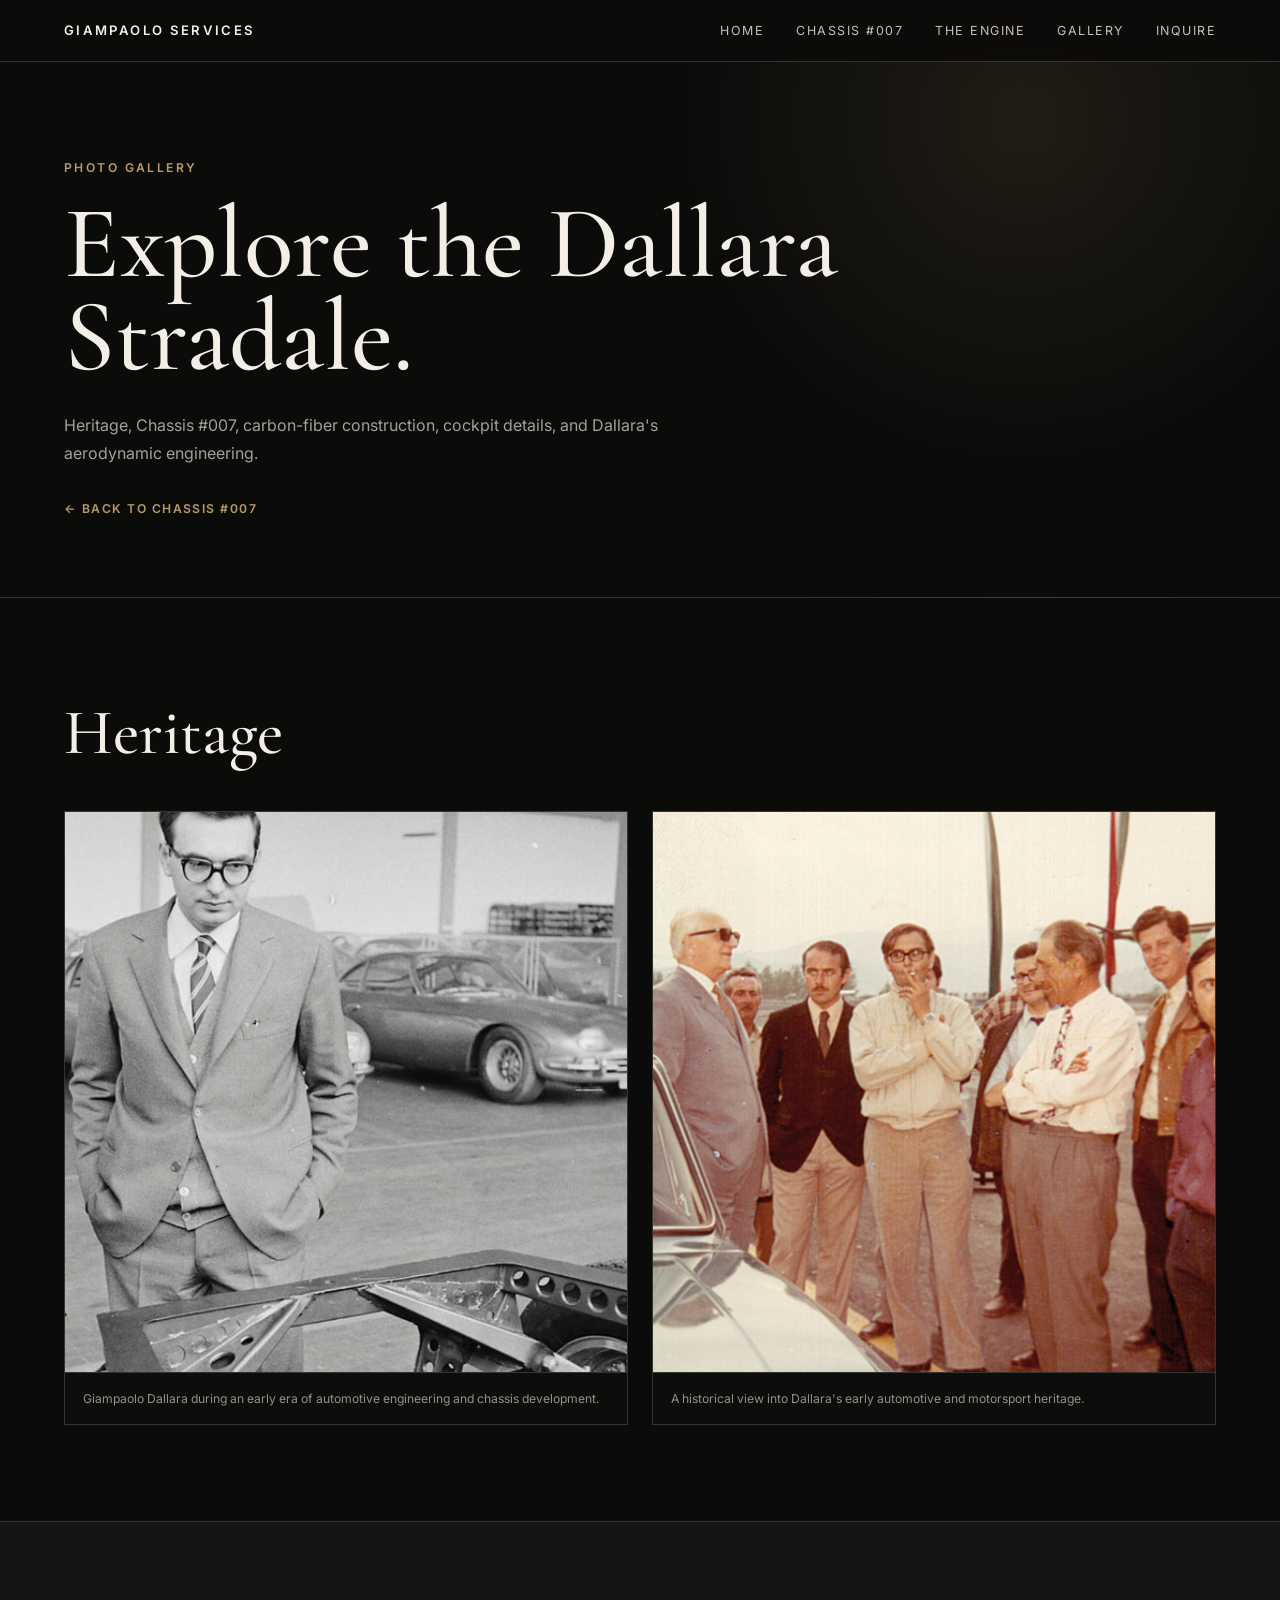
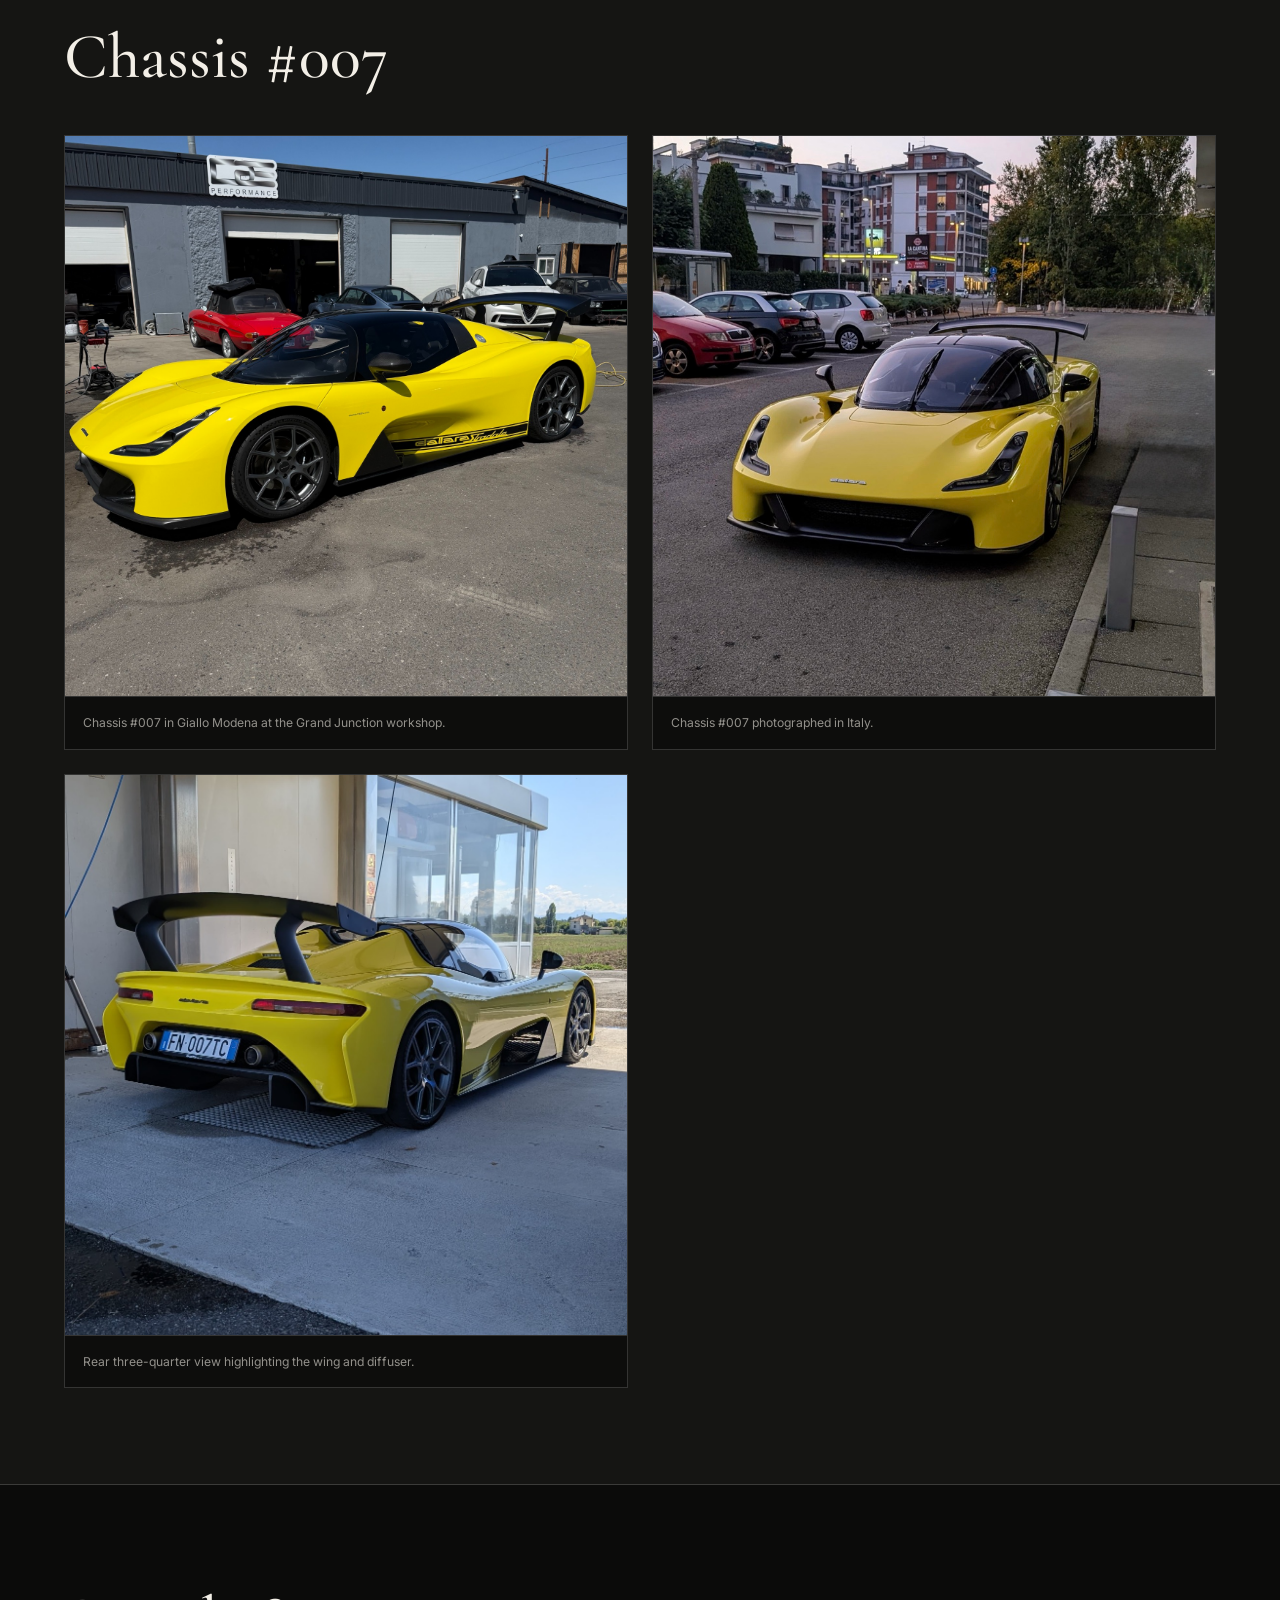
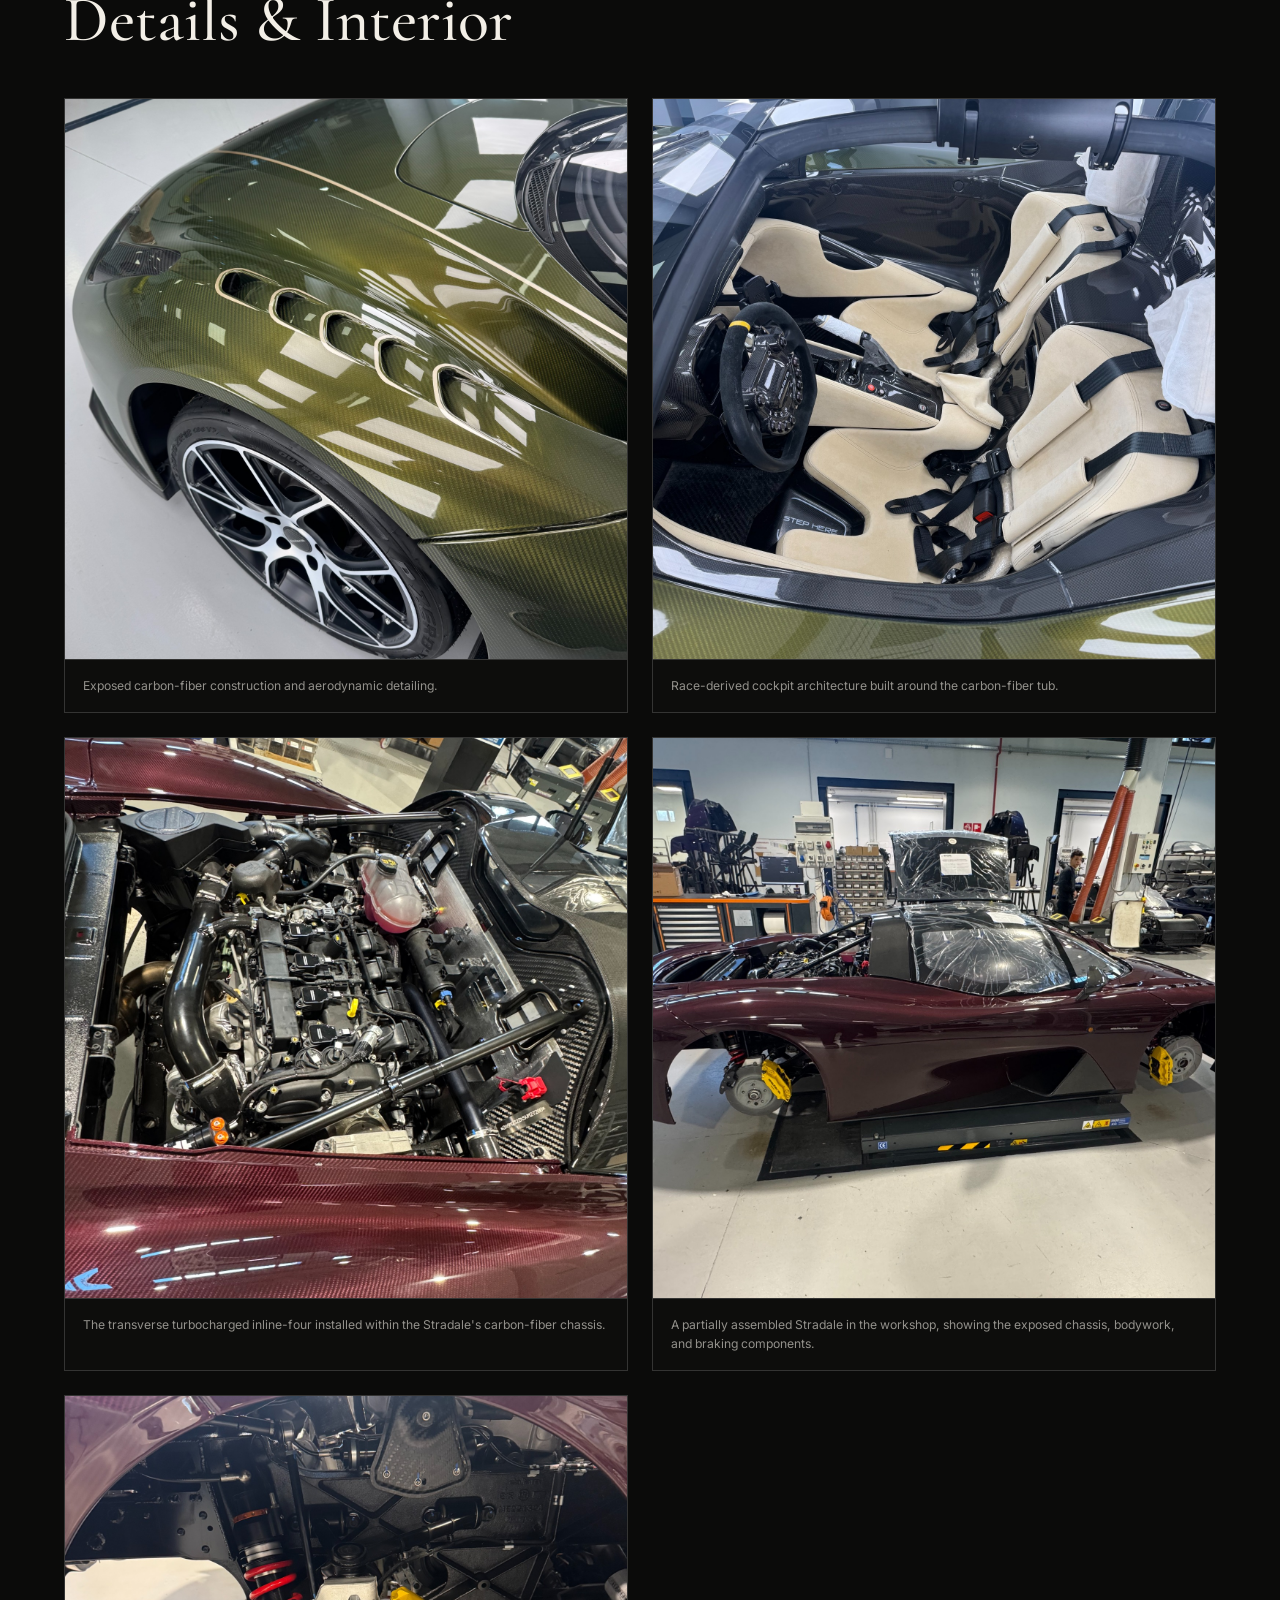
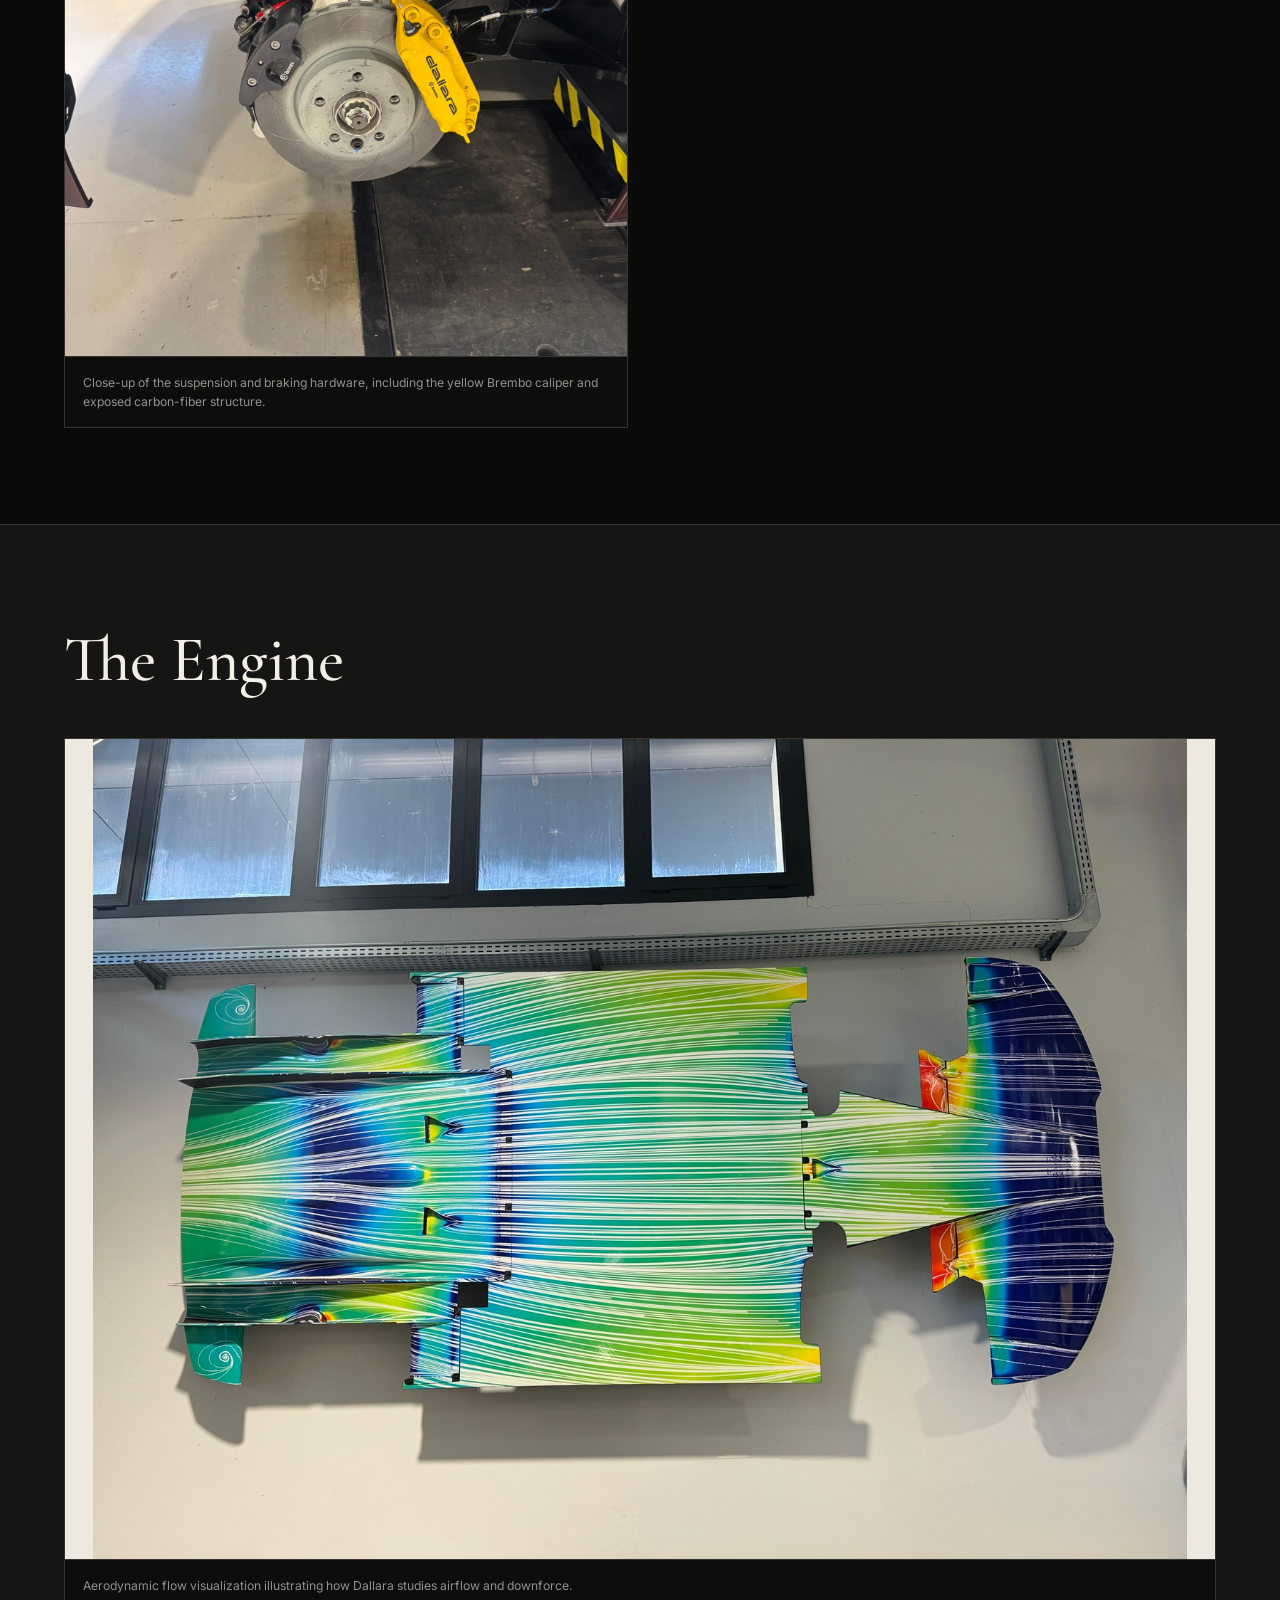
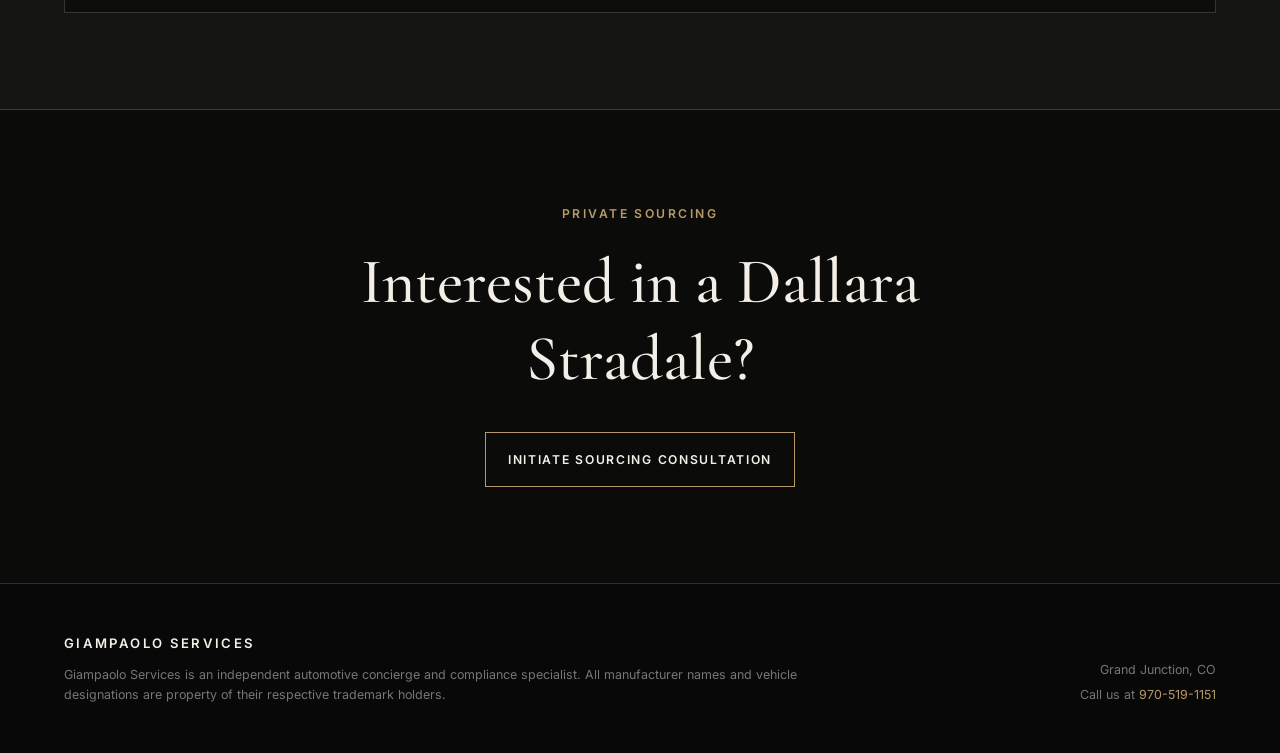
==== commit efcc0494: "Additional Page and Photos Added engine page and gallery" ====
--- a/gallery.html
+++ b/gallery.html
@@ -26,6 +26,8 @@
     <nav class="primary-navigation simple-gallery-nav" aria-label="Gallery navigation">
       <a href="index.html">Home</a>
       <a href="index.html#proof-of-concept">Chassis #007</a>
+      <a href="the-engine.html">The Engine</a>
+      <a href="gallery.html" aria-current="page">Gallery</a>
       <a href="index.html#inquire">Inquire</a>
     </nav>
   </header>
@@ -98,11 +100,29 @@
                alt="Dallara Stradale cockpit with racing seats, harnesses, and carbon-fiber tub">
           <figcaption>Race-derived cockpit architecture built around the carbon-fiber tub.</figcaption>
         </figure>
-      </div>
+      
+        <figure class="simple-gallery-card">
+          <img src="assets/images/dallara-engine-bay.jpg"
+               alt="Open engine bay of a Dallara Stradale showing the transverse turbocharged inline-four">
+          <figcaption>The transverse turbocharged inline-four installed within the Stradale's carbon-fiber chassis.</figcaption>
+        </figure>
+
+        <figure class="simple-gallery-card">
+          <img src="assets/images/dallara-workshop-side.jpg"
+               alt="Partially assembled Dallara Stradale in a factory workshop with wheels removed">
+          <figcaption>A partially assembled Stradale in the workshop, showing the exposed chassis, bodywork, and braking components.</figcaption>
+        </figure>
+
+        <figure class="simple-gallery-card">
+          <img src="assets/images/dallara-suspension-brake.jpg"
+               alt="Close-up of Dallara Stradale suspension, brake rotor, caliper, and carbon-fiber structure">
+          <figcaption>Close-up of the suspension and braking hardware, including the yellow Brembo caliper and exposed carbon-fiber structure.</figcaption>
+        </figure>
+</div>
     </section>
 
     <section class="simple-gallery-section simple-gallery-section-alt">
-      <h2>Engineering</h2>
+      <h2>The Engine</h2>
 
       <div class="simple-gallery-grid simple-gallery-grid-single">
         <figure class="simple-gallery-card simple-gallery-card-contain">
--- a/css/styles.css
+++ b/css/styles.css
@@ -1989,3 +1989,106 @@
     max-height: 700px;
   }
 }
+
+/* Engineering page */
+.engineering-page { background: var(--background); }
+.engineering-navigation { display: flex; }
+.engineering-hero {
+  min-height: 65vh; display: flex; align-items: flex-end;
+  padding: 10rem 5vw 5rem; border-bottom: 1px solid var(--border);
+  background: linear-gradient(90deg, rgba(7,7,7,.9), rgba(7,7,7,.38)),
+              url("../assets/images/dallara-aero-flow.jpg") center 42% / cover no-repeat;
+}
+.engineering-hero h1 {
+  margin: 0; font-family: var(--font-display);
+  font-size: clamp(4.5rem, 10vw, 9rem); font-weight: 500;
+  line-height: .88; letter-spacing: -.04em;
+}
+.engineering-intro { margin: 1.4rem 0 0; color: rgba(243,239,231,.72); font-size: 1.35rem; }
+.engineering-opening {
+  max-width: 980px; margin: 0 auto; padding: 6rem 5vw;
+  color: rgba(243,239,231,.72); font-size: 1.05rem; line-height: 1.9;
+}
+.engineering-opening p, .engineering-copy p { margin: 0 0 1.5rem; }
+.engineering-spec-section {
+  display: grid; grid-template-columns: .7fr 1.3fr; gap: 4rem;
+  padding: 6rem 5vw; border-block: 1px solid var(--border); background: var(--surface);
+}
+.engineering-spec-section h2, .engineering-two-column h2, .engineering-closing h2 {
+  margin: 0; font-family: var(--font-display); font-weight: 500; line-height: .95;
+}
+.engineering-spec-section h2 { font-size: clamp(3rem, 5vw, 5rem); }
+.engineering-spec-grid {
+  margin: 0; display: grid; grid-template-columns: repeat(2,minmax(0,1fr));
+  border-top: 1px solid var(--border); border-left: 1px solid var(--border);
+}
+.engineering-spec-grid div { padding: 1.5rem; border-right: 1px solid var(--border); border-bottom: 1px solid var(--border); }
+.engineering-spec-grid dt { margin-bottom: .65rem; color: var(--accent); font-size: .72rem; letter-spacing: .12em; text-transform: uppercase; }
+.engineering-spec-grid dd { margin: 0; line-height: 1.55; }
+.engineering-two-column {
+  display: grid; grid-template-columns: .8fr 1.2fr; gap: 5rem;
+  padding: 7rem 5vw; border-bottom: 1px solid var(--border);
+}
+.engineering-two-column h2 { max-width: 560px; font-size: clamp(3rem, 5vw, 5.5rem); }
+.engineering-copy { max-width: 760px; color: rgba(243,239,231,.72); font-size: 1.04rem; line-height: 1.9; }
+.engineering-image-section { padding: 5rem 5vw; background: #ece8de; }
+.engineering-image-section img { width: 100%; max-width: 1400px; max-height: 820px; margin: 0 auto; display: block; object-fit: contain; }
+.engineering-image-section p { max-width: 1400px; margin: 1rem auto 0; color: #444; font-size: .76rem; line-height: 1.5; }
+.engineering-closing {
+  padding: 7rem 5vw; text-align: center;
+  background: radial-gradient(circle at 50% 0%, rgba(184,154,104,.12), transparent 28%), var(--surface);
+}
+.engineering-closing h2 { max-width: 900px; margin: 0 auto; font-size: clamp(3rem, 6vw, 6rem); }
+.engineering-closing > div { margin-top: 2rem; display: flex; justify-content: center; gap: 1rem; flex-wrap: wrap; }
+@media (max-width: 900px) {
+  .engineering-navigation { display: none; }
+  .engineering-spec-section, .engineering-two-column { grid-template-columns: 1fr; gap: 2.5rem; }
+  .engineering-spec-grid { grid-template-columns: 1fr; }
+}
+@media (max-width: 700px) {
+  .engineering-hero { min-height: 56vh; padding: 8rem 1.4rem 4rem; }
+  .engineering-opening, .engineering-spec-section, .engineering-two-column, .engineering-image-section, .engineering-closing {
+    padding-left: 1.4rem; padding-right: 1.4rem;
+  }
+}
+
+
+/* Featured engine image */
+.engine-feature-image {
+  padding: 0 5vw 6rem;
+  background: var(--background);
+}
+
+.engine-feature-image figure {
+  max-width: 1400px;
+  margin: 0 auto;
+  overflow: hidden;
+  border: 1px solid var(--border);
+  background: #0d0d0c;
+}
+
+.engine-feature-image img {
+  width: 100%;
+  max-height: 980px;
+  display: block;
+  object-fit: cover;
+  object-position: center center;
+}
+
+.engine-feature-image figcaption {
+  padding: 1rem 1.15rem;
+  border-top: 1px solid var(--border);
+  color: rgba(243, 239, 231, 0.58);
+  font-size: 0.76rem;
+  line-height: 1.6;
+}
+
+@media (max-width: 700px) {
+  .engine-feature-image {
+    padding: 0 1.4rem 4.5rem;
+  }
+
+  .engine-feature-image img {
+    max-height: none;
+  }
+}
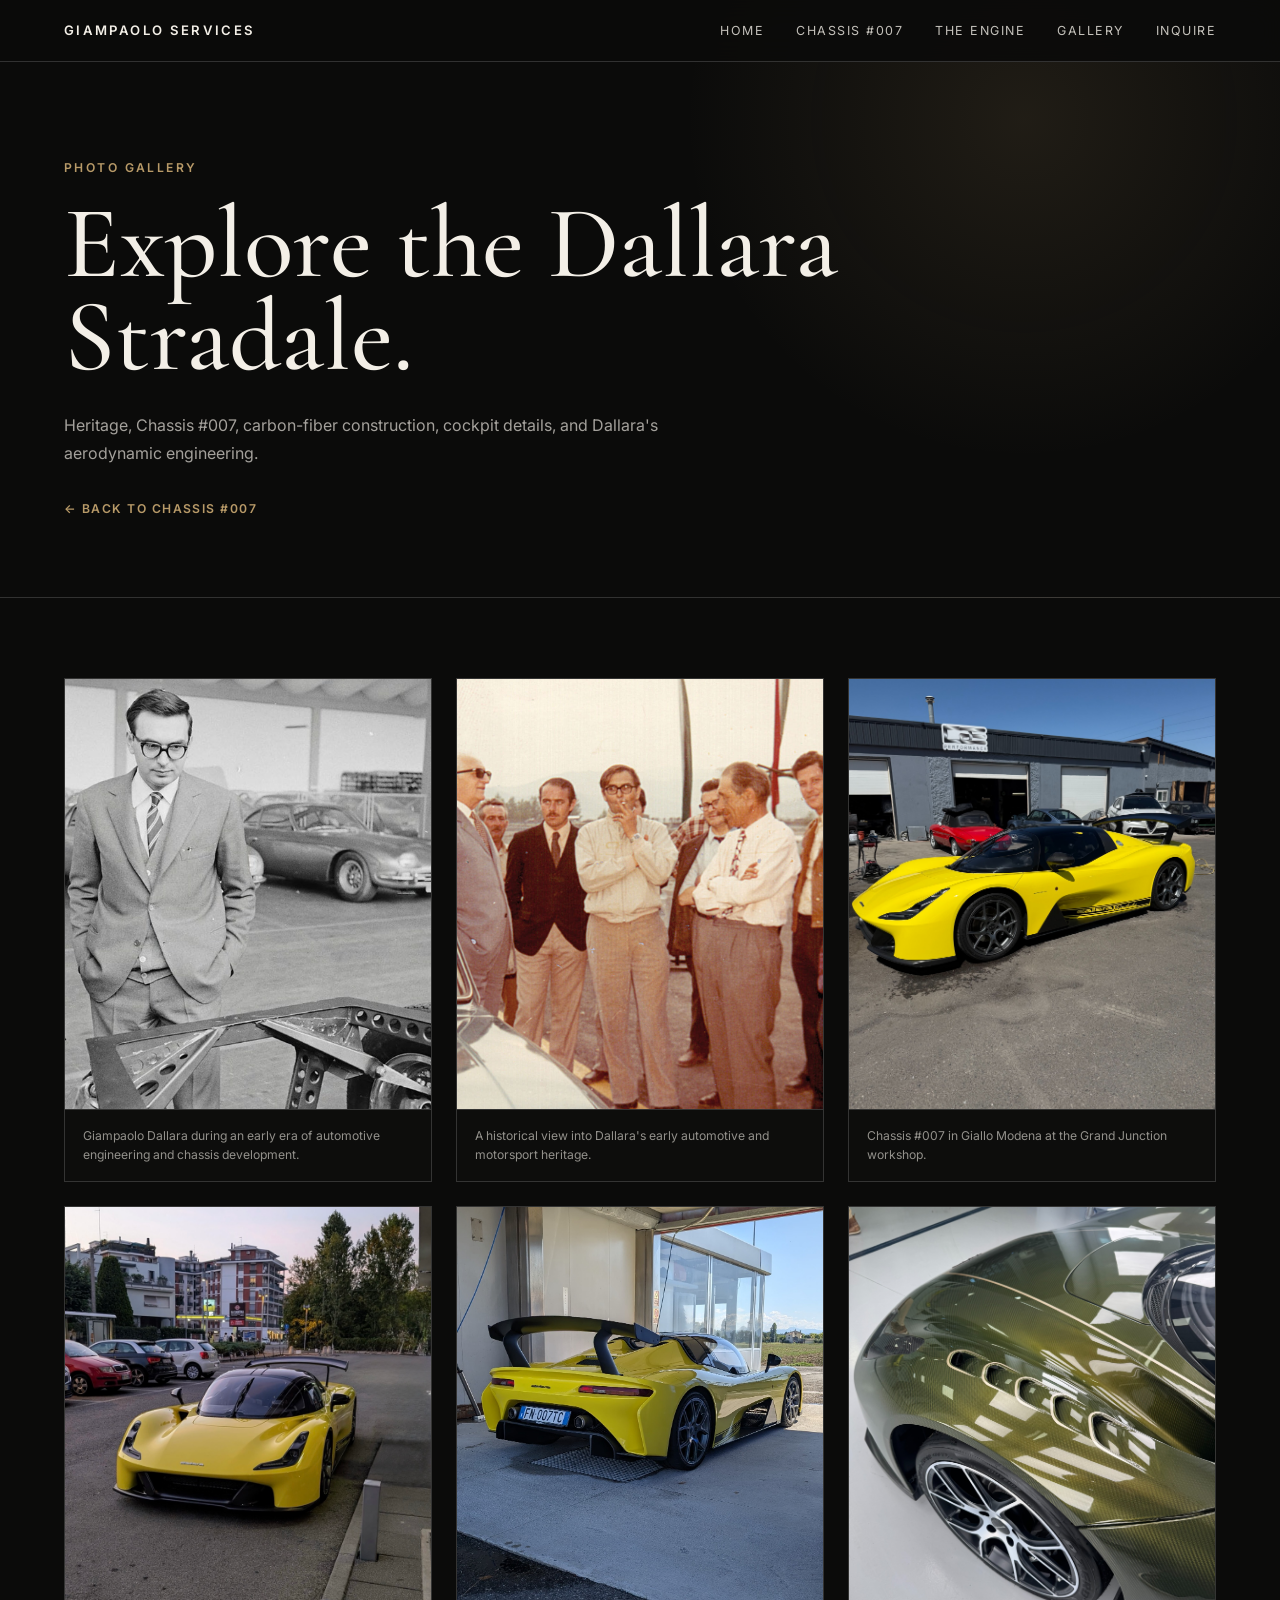
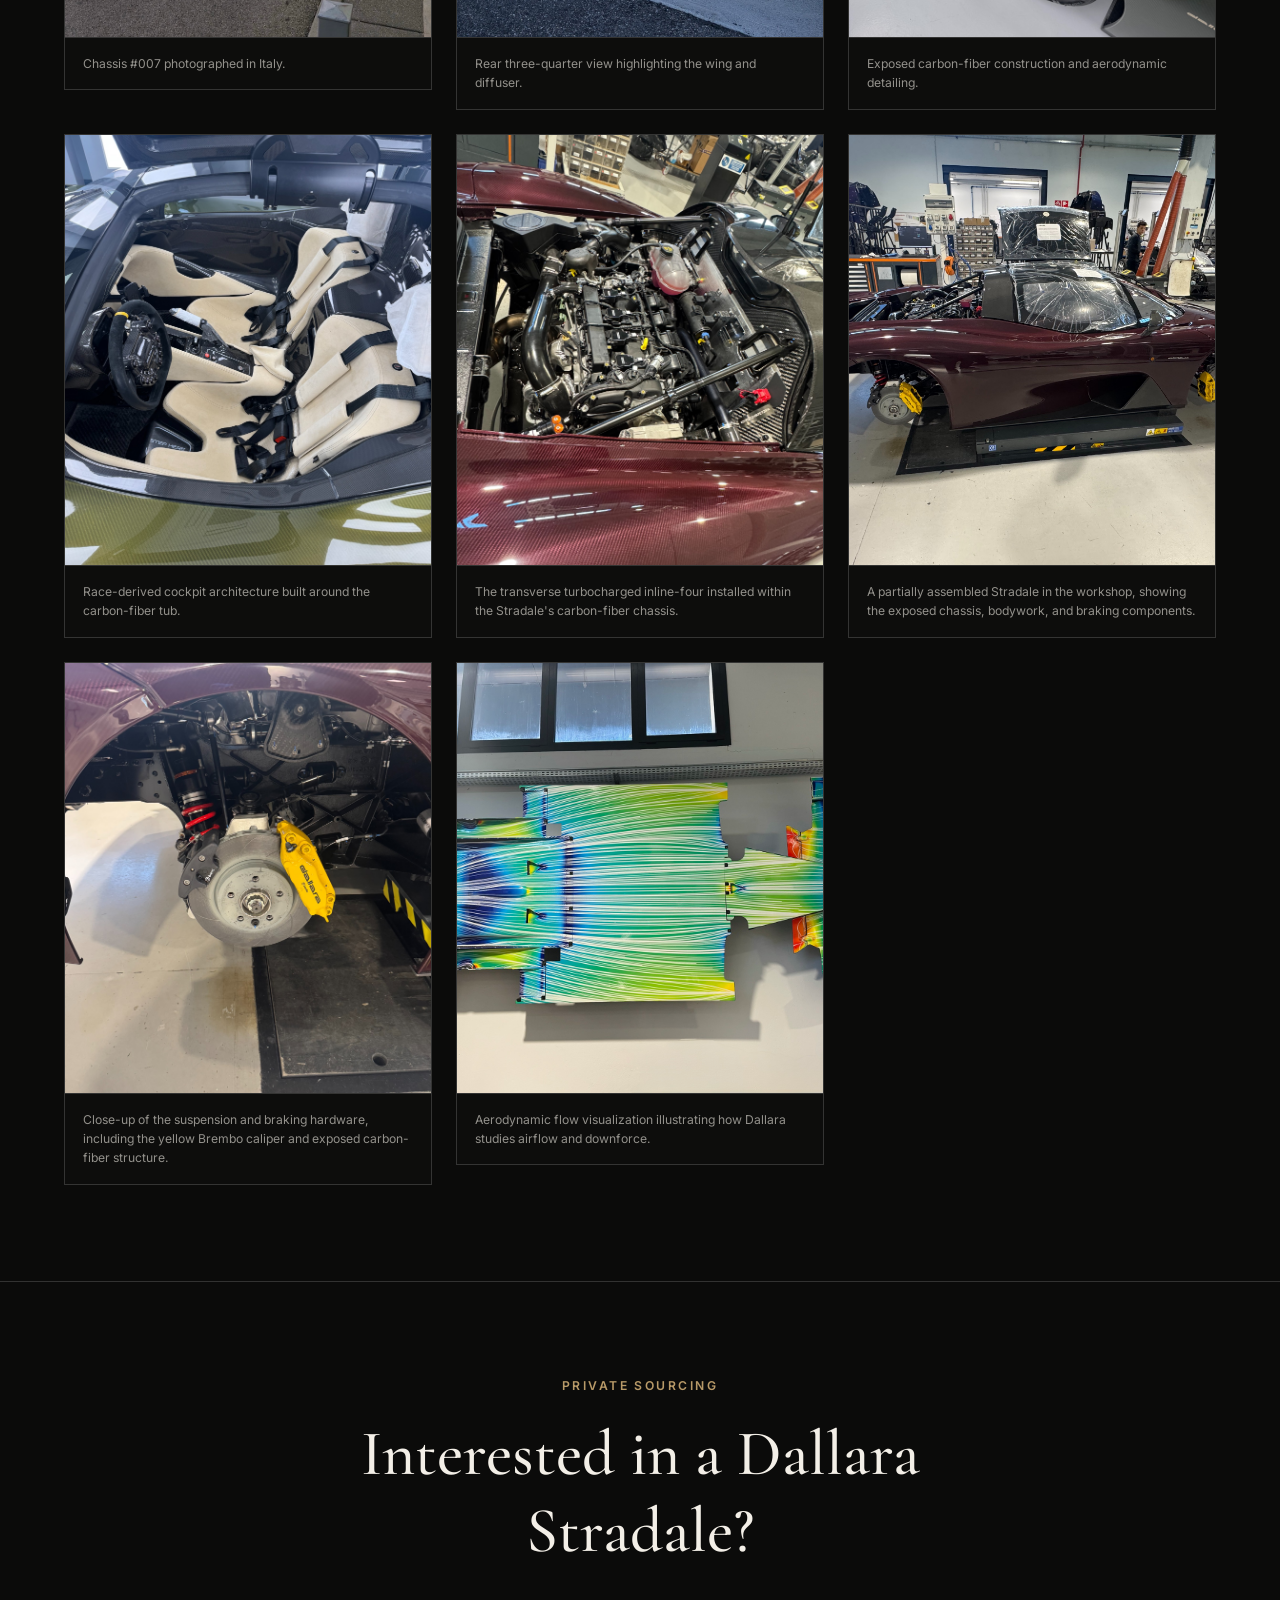
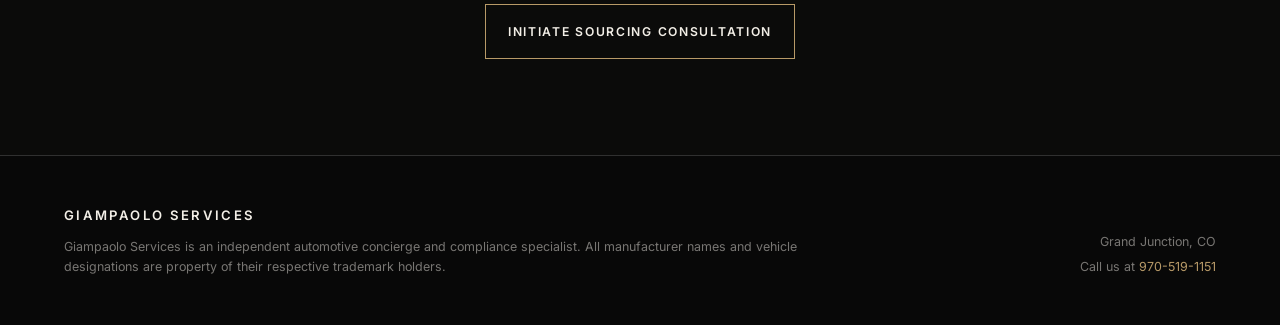
==== commit d585a1ae: "Add files via upload" ====
--- a/gallery.html
+++ b/gallery.html
@@ -43,10 +43,9 @@
       <a class="simple-back-link" href="index.html#chassis">← Back to Chassis #007</a>
     </section>
 
-    <section class="simple-gallery-section">
-      <h2>Heritage</h2>
-
-      <div class="simple-gallery-grid">
+    
+    <section class="simple-gallery-section unified-gallery-section">
+      <div class="simple-gallery-grid unified-gallery-grid">
         <figure class="simple-gallery-card">
           <img src="assets/images/gallery-history.jpg"
                alt="Historical photograph of Giampaolo Dallara beside an early automotive chassis">
@@ -58,13 +57,7 @@
                alt="Historical group photograph connected to Dallara's automotive history">
           <figcaption>A historical view into Dallara's early automotive and motorsport heritage.</figcaption>
         </figure>
-      </div>
-    </section>
 
-    <section class="simple-gallery-section simple-gallery-section-alt">
-      <h2>Chassis #007</h2>
-
-      <div class="simple-gallery-grid">
         <figure class="simple-gallery-card">
           <img src="assets/images/gallery-workshop-original.jpg"
                alt="Yellow Dallara Stradale Chassis #007 outside the Grand Junction workshop">
@@ -82,13 +75,7 @@
                alt="Rear three-quarter view of yellow Dallara Stradale Chassis #007">
           <figcaption>Rear three-quarter view highlighting the wing and diffuser.</figcaption>
         </figure>
-      </div>
-    </section>
 
-    <section class="simple-gallery-section">
-      <h2>Details &amp; Interior</h2>
-
-      <div class="simple-gallery-grid">
         <figure class="simple-gallery-card">
           <img src="assets/images/gallery-carbon.jpg"
                alt="Close-up of carbon-fiber bodywork and wheel detail on a Dallara Stradale">
@@ -100,7 +87,7 @@
                alt="Dallara Stradale cockpit with racing seats, harnesses, and carbon-fiber tub">
           <figcaption>Race-derived cockpit architecture built around the carbon-fiber tub.</figcaption>
         </figure>
-      
+
         <figure class="simple-gallery-card">
           <img src="assets/images/dallara-engine-bay.jpg"
                alt="Open engine bay of a Dallara Stradale showing the transverse turbocharged inline-four">
@@ -118,13 +105,7 @@
                alt="Close-up of Dallara Stradale suspension, brake rotor, caliper, and carbon-fiber structure">
           <figcaption>Close-up of the suspension and braking hardware, including the yellow Brembo caliper and exposed carbon-fiber structure.</figcaption>
         </figure>
-</div>
-    </section>
 
-    <section class="simple-gallery-section simple-gallery-section-alt">
-      <h2>The Engine</h2>
-
-      <div class="simple-gallery-grid simple-gallery-grid-single">
         <figure class="simple-gallery-card simple-gallery-card-contain">
           <img src="assets/images/gallery-aero.jpg"
                alt="Aerodynamic airflow visualization across a racing chassis">
--- a/css/styles.css
+++ b/css/styles.css
@@ -2092,3 +2092,71 @@
     max-height: none;
   }
 }
+
+
+/* Unified gallery layout */
+.unified-gallery-section {
+  padding-top: 5rem;
+}
+
+.unified-gallery-grid {
+  grid-template-columns: repeat(3, minmax(0, 1fr));
+  align-items: start;
+}
+
+.unified-gallery-grid .simple-gallery-card img {
+  height: 430px;
+}
+
+.unified-gallery-grid .simple-gallery-card-contain img {
+  height: 430px;
+  max-height: none;
+  object-fit: cover;
+  background: #0d0d0c;
+}
+
+@media (max-width: 1050px) {
+  .unified-gallery-grid {
+    grid-template-columns: repeat(2, minmax(0, 1fr));
+  }
+}
+
+@media (max-width: 700px) {
+  .unified-gallery-grid {
+    grid-template-columns: 1fr;
+  }
+
+  .unified-gallery-grid .simple-gallery-card img,
+  .unified-gallery-grid .simple-gallery-card-contain img {
+    height: auto;
+    max-height: 700px;
+  }
+}
+
+
+/* Tighter image spacing on The Engine page */
+.engineering-image-section {
+  padding: 1.25rem 5vw;
+  background: var(--background);
+}
+
+.engineering-image-section img {
+  width: 100%;
+  max-width: 1400px;
+  max-height: none;
+  margin: 0 auto;
+  display: block;
+  object-fit: cover;
+}
+
+.engineering-image-section p {
+  max-width: 1400px;
+  margin: 0.75rem auto 0;
+  color: rgba(243, 239, 231, 0.58);
+}
+
+@media (max-width: 700px) {
+  .engineering-image-section {
+    padding: 0.75rem 1.4rem;
+  }
+}
